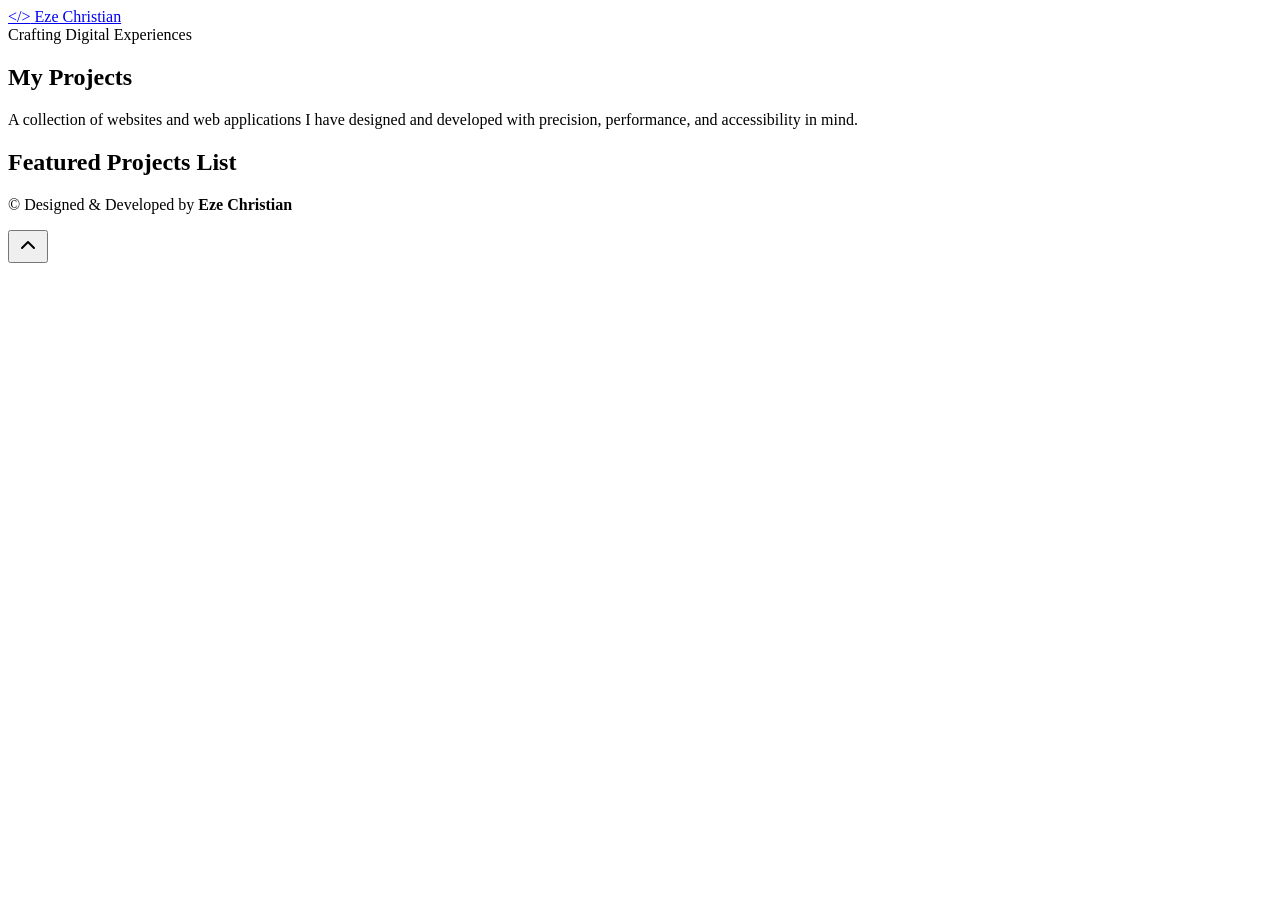
==== portfolio/index.html @ 4264b22c "Create portfolio/index.html" ====
<!DOCTYPE html>
<html lang="en">
<head>
  <meta charset="UTF-8" />
  <meta name="viewport" content="width=device-width, initial-scale=1.0" />
  <meta name="description" content="Portfolio of Eze Christian - Senior Frontend Software Engineer specializing in high-performance web applications, UI/UX, and accessibility." />
  <title>Eze Christian | Senior Frontend Engineer</title>
  <link rel="stylesheet" href="portfolio/style.css" />
</head>
<body>
  <div id="preloader" class="preloader" aria-hidden="true">
    <div class="spinner"></div>
  </div>

  <div class="cursor-glow" id="cursorGlow" aria-hidden="true"></div>

  <div class="bg-gradient-orb orb-1" aria-hidden="true"></div>
  <div class="bg-gradient-orb orb-2" aria-hidden="true"></div>
  <div class="bg-grid-overlay" aria-hidden="true"></div>

  <header class="site-header">
    <a href="#" class="brand-logo" aria-label="Eze Christian Home">
      <span class="logo-accent">&lt;/&gt;</span> Eze Christian
    </a>
  </header>

  <main id="main-content">
    <section class="hero-section" aria-labelledby="hero-title">
      <div class="container hero-container">
        <span class="hero-badge">Crafting Digital Experiences</span>
        <h1 id="hero-title" class="hero-title">My Projects</h1>
        <p class="hero-description">
          A collection of websites and web applications I have designed and developed with precision, performance, and accessibility in mind.
        </p>
      </div>
    </section>

    <section class="projects-section" id="projects" aria-labelledby="projects-title">
      <div class="container">
        <h2 id="projects-title" class="sr-only">Featured Projects List</h2>
        <div class="projects-grid" id="projectsGrid">
          </div>
      </div>
    </section>
  </main>

  <footer class="site-footer">
    <div class="container footer-container">
      <p>&copy; <span id="currentYear"></span> Designed & Developed by <strong>Eze Christian</strong></p>
    </div>
  </footer>

  <button id="backToTop" class="back-to-top" aria-label="Back to top" type="button">
    <svg xmlns="http://www.w3.org/2000/svg" width="24" height="24" viewBox="0 0 24 24" fill="none" stroke="currentColor" stroke-width="2" stroke-linecap="round" stroke-linejoin="round" aria-hidden="true">
      <polyline points="18 15 12 9 6 15"></polyline>
    </svg>
  </button>

  <script src="portfolio/script.js"></script>
</body>
</html>
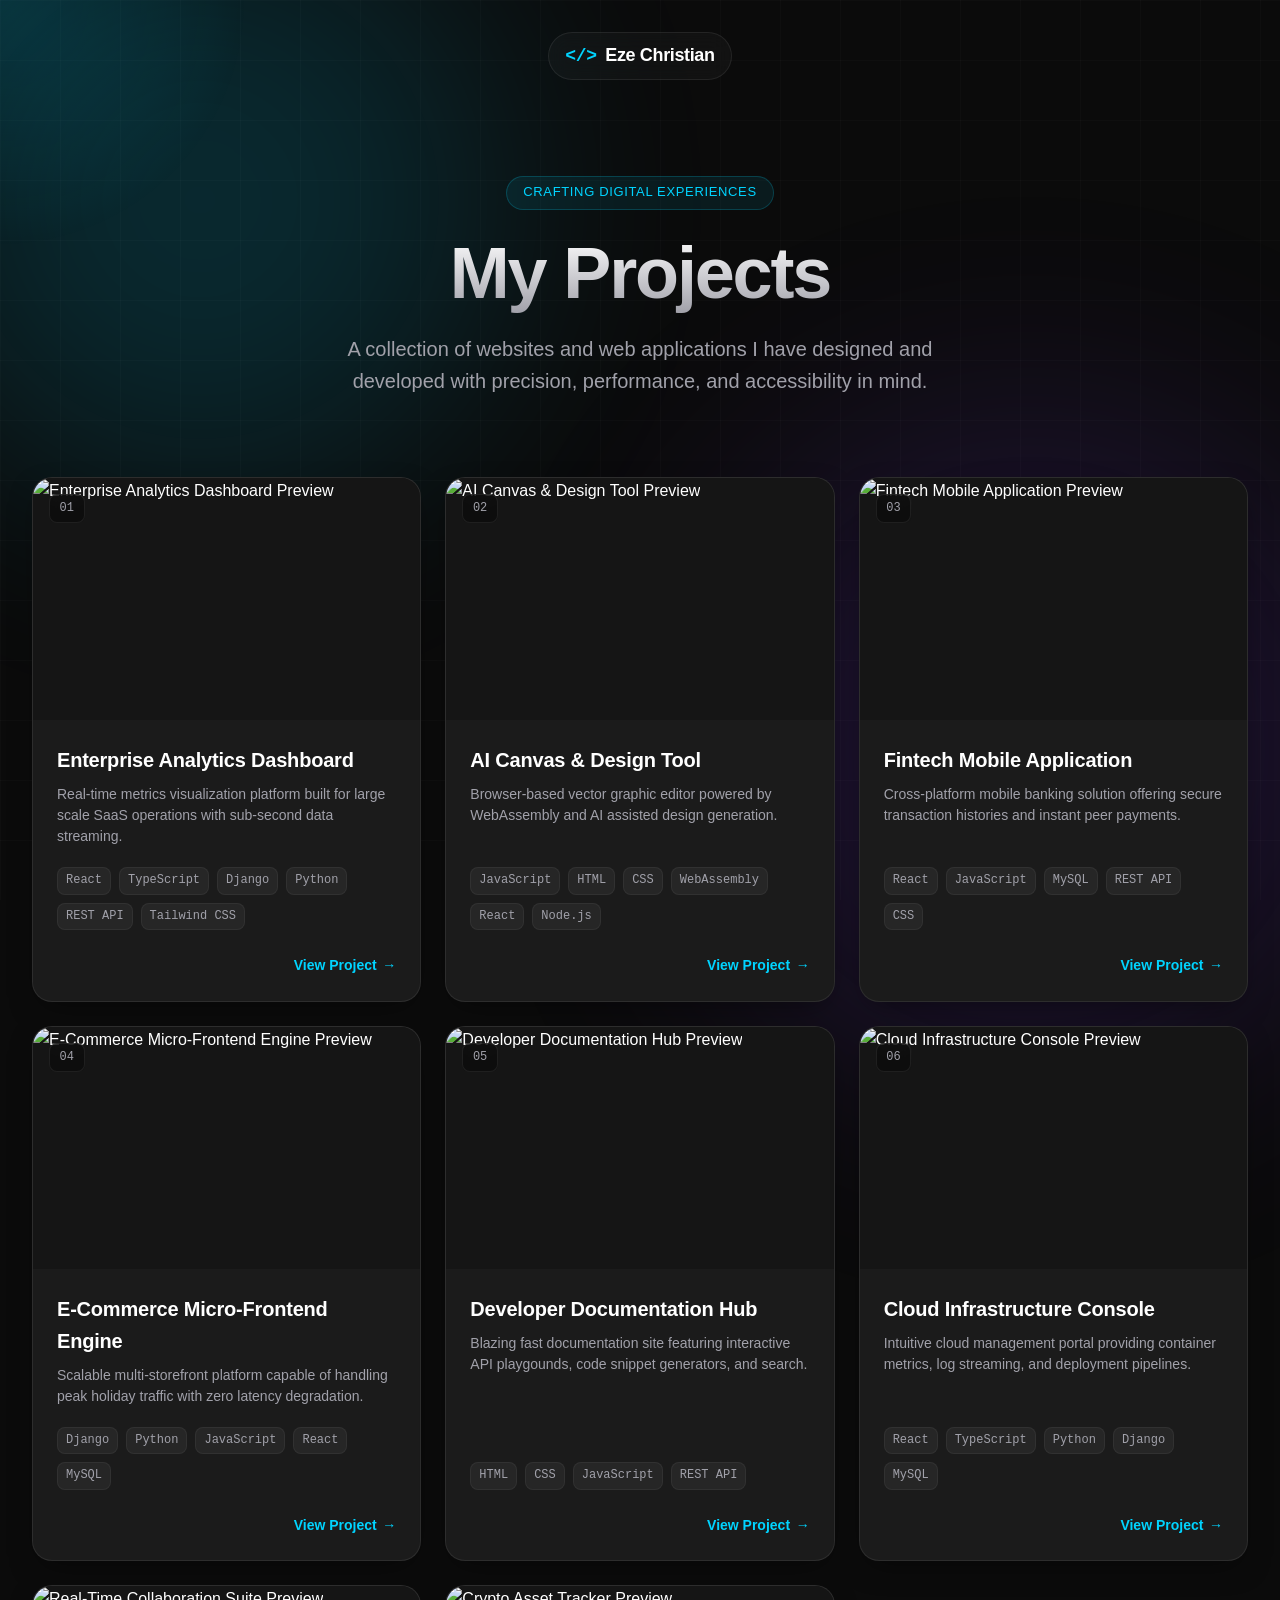
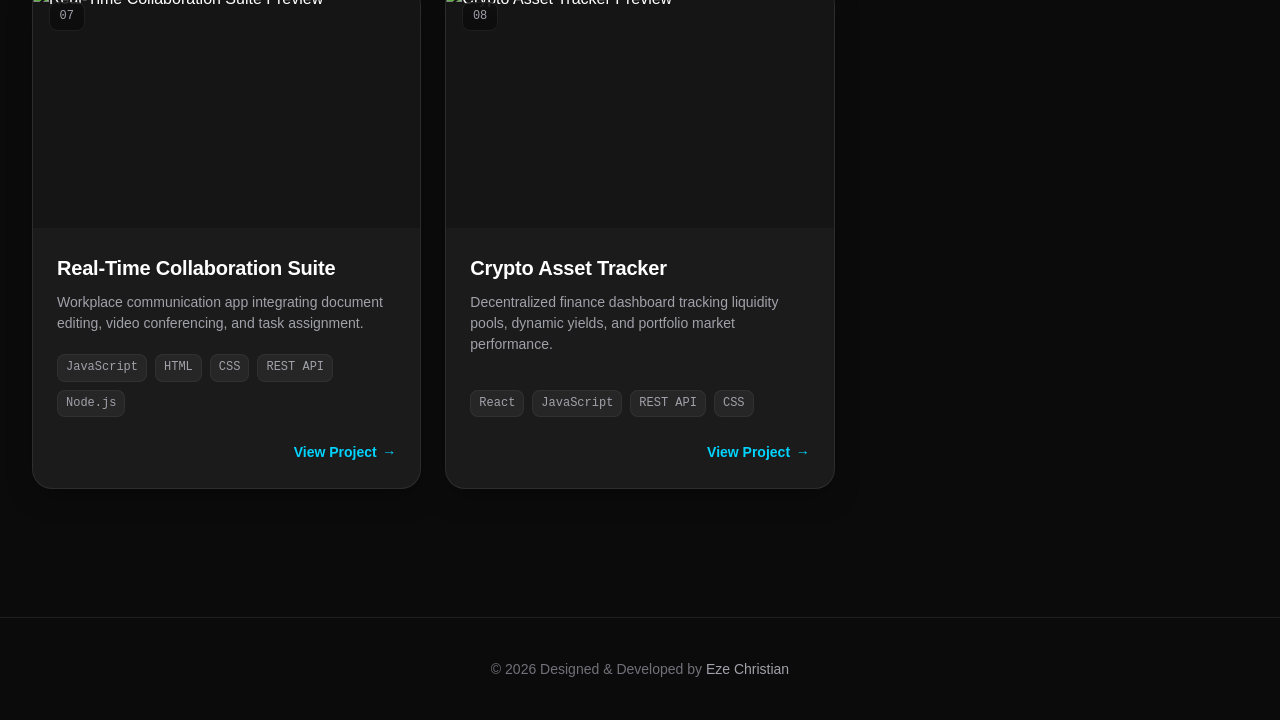
==== commit 5d95afb8: "Update index.html" ====
--- a/portfolio/index.html
+++ b/portfolio/index.html
@@ -5,7 +5,7 @@
   <meta name="viewport" content="width=device-width, initial-scale=1.0" />
   <meta name="description" content="Portfolio of Eze Christian - Senior Frontend Software Engineer specializing in high-performance web applications, UI/UX, and accessibility." />
   <title>Eze Christian | Senior Frontend Engineer</title>
-  <link rel="stylesheet" href="portfolio/style.css" />
+  <link rel="stylesheet" href="style.css" />
 </head>
 <body>
   <div id="preloader" class="preloader" aria-hidden="true">
@@ -56,6 +56,6 @@
     </svg>
   </button>
 
-  <script src="portfolio/script.js"></script>
+  <script src="script.js"></script>
 </body>
 </html>
--- a/portfolio/style.css
+++ b/portfolio/style.css
@@ -0,0 +1,536 @@
+/* ==========================================================================
+   1. DESIGN SYSTEM & VARIABLES
+   ========================================================================== */
+:root {
+  --bg-primary: #0b0b0b;
+  --bg-secondary: #151515;
+  --bg-card: #1b1b1b;
+  --bg-card-hover: #222222;
+  
+  --accent-primary: #00d4ff;
+  --accent-secondary: #7c3aed;
+  --accent-glow: rgba(0, 212, 255, 0.25);
+  
+  --text-primary: #ffffff;
+  --text-secondary: #a1a1aa;
+  --text-muted: #71717a;
+  
+  --border-color: rgba(255, 255, 255, 0.08);
+  --border-hover: rgba(0, 212, 255, 0.4);
+  
+  --font-sans: -apple-system, BlinkMacSystemFont, "SF Pro Display", "Segoe UI", Roboto, Helvetica, Arial, sans-serif;
+  --font-mono: "SFMono-Regular", Consolas, "Liberation Mono", Menlo, Courier, monospace;
+  
+  --radius-sm: 8px;
+  --radius-md: 12px;
+  --radius-lg: 20px;
+  --radius-full: 9999px;
+  
+  --shadow-card: 0 10px 30px -10px rgba(0, 0, 0, 0.5);
+  --shadow-hover: 0 20px 40px -15px rgba(0, 212, 255, 0.15);
+  
+  --transition-fast: 0.2s cubic-bezier(0.16, 1, 0.3, 1);
+  --transition-smooth: 0.4s cubic-bezier(0.16, 1, 0.3, 1);
+}
+
+/* ==========================================================================
+   2. RESET & BASE STYLES
+   ========================================================================== */
+*, *::before, *::after {
+  box-sizing: border-box;
+  margin: 0;
+  padding: 0;
+}
+
+html {
+  scroll-behavior: smooth;
+  background-color: var(--bg-primary);
+  color: var(--text-primary);
+  font-family: var(--font-sans);
+  line-height: 1.6;
+  -webkit-font-smoothing: antialiased;
+  -moz-osx-font-smoothing: grayscale;
+}
+
+body {
+  min-height: 100vh;
+  display: flex;
+  flex-direction: column;
+  position: relative;
+  overflow-x: hidden;
+}
+
+/* Accessible Screen Reader Only Class */
+.sr-only {
+  position: absolute;
+  width: 1px;
+  height: 1px;
+  padding: 0;
+  margin: -1px;
+  overflow: hidden;
+  clip: rect(0, 0, 0, 0);
+  white-space: nowrap;
+  border: 0;
+}
+
+/* Focus Styles */
+:focus-visible {
+  outline: 2px solid var(--accent-primary);
+  outline-offset: 4px;
+}
+
+/* Container */
+.container {
+  width: 100%;
+  max-width: 1440px;
+  margin: 0 auto;
+  padding: 0 2rem;
+}
+
+/* ==========================================================================
+   3. PRELOADER & BACKGROUND EFFECTS
+   ========================================================================== */
+.preloader {
+  position: fixed;
+  inset: 0;
+  background-color: var(--bg-primary);
+  z-index: 9999;
+  display: flex;
+  align-items: center;
+  justify-content: center;
+  transition: opacity 0.5s ease, visibility 0.5s ease;
+}
+
+.preloader.hidden {
+  opacity: 0;
+  visibility: hidden;
+}
+
+.spinner {
+  width: 48px;
+  height: 48px;
+  border: 3px solid rgba(255, 255, 255, 0.1);
+  border-radius: 50%;
+  border-top-color: var(--accent-primary);
+  animation: spin 0.8s linear infinite;
+}
+
+@keyframes spin {
+  to { transform: rotate(360deg); }
+}
+
+/* Cursor Glow */
+.cursor-glow {
+  position: fixed;
+  width: 500px;
+  height: 500px;
+  background: radial-gradient(circle, var(--accent-glow) 0%, rgba(0, 0, 0, 0) 70%);
+  border-radius: 50%;
+  pointer-events: none;
+  transform: translate(-50%, -50%);
+  z-index: 1;
+  opacity: 0.6;
+  transition: opacity 0.3s ease;
+}
+
+/* Animated Ambient Orbs */
+.bg-gradient-orb {
+  position: fixed;
+  border-radius: 50%;
+  filter: blur(120px);
+  pointer-events: none;
+  z-index: 0;
+  opacity: 0.15;
+  animation: floatOrb 20s ease-in-out infinite alternate;
+}
+
+.orb-1 {
+  width: 600px;
+  height: 600px;
+  top: -100px;
+  left: -100px;
+  background: var(--accent-primary);
+}
+
+.orb-2 {
+  width: 700px;
+  height: 700px;
+  bottom: -200px;
+  right: -100px;
+  background: var(--accent-secondary);
+  animation-delay: -10s;
+}
+
+@keyframes floatOrb {
+  0% { transform: translate(0, 0) scale(1); }
+  100% { transform: translate(80px, 60px) scale(1.1); }
+}
+
+.bg-grid-overlay {
+  position: fixed;
+  inset: 0;
+  background-image: linear-gradient(to right, rgba(255, 255, 255, 0.02) 1px, transparent 1px),
+                    linear-gradient(to bottom, rgba(255, 255, 255, 0.02) 1px, transparent 1px);
+  background-size: 60px 60px;
+  pointer-events: none;
+  z-index: 0;
+}
+
+/* ==========================================================================
+   4. NAVIGATION HEADER
+   ========================================================================== */
+.site-header {
+  position: relative;
+  z-index: 10;
+  padding: 2rem 0;
+  display: flex;
+  justify-content: center;
+}
+
+.brand-logo {
+  color: var(--text-primary);
+  text-decoration: none;
+  font-weight: 700;
+  font-size: 1.125rem;
+  letter-spacing: -0.02em;
+  padding: 0.5rem 1rem;
+  background: rgba(255, 255, 255, 0.03);
+  border: 1px solid var(--border-color);
+  border-radius: var(--radius-full);
+  backdrop-filter: blur(10px);
+  transition: border-color var(--transition-fast);
+}
+
+.brand-logo:hover {
+  border-color: var(--border-hover);
+}
+
+.logo-accent {
+  color: var(--accent-primary);
+  font-family: var(--font-mono);
+  margin-right: 0.25rem;
+}
+
+/* ==========================================================================
+   5. HERO SECTION
+   ========================================================================== */
+.hero-section {
+  position: relative;
+  z-index: 10;
+  padding: 4rem 0 5rem 0;
+  text-align: center;
+}
+
+.hero-container {
+  display: flex;
+  flex-direction: column;
+  align-items: center;
+}
+
+.hero-badge {
+  display: inline-block;
+  padding: 0.35rem 1rem;
+  font-size: 0.8125rem;
+  font-weight: 500;
+  color: var(--accent-primary);
+  background: rgba(0, 212, 255, 0.08);
+  border: 1px solid rgba(0, 212, 255, 0.2);
+  border-radius: var(--radius-full);
+  margin-bottom: 1.5rem;
+  text-transform: uppercase;
+  letter-spacing: 0.05em;
+}
+
+.hero-title {
+  font-size: clamp(2.5rem, 6vw, 4.5rem);
+  font-weight: 800;
+  letter-spacing: -0.03em;
+  line-height: 1.1;
+  margin-bottom: 1.25rem;
+  background: linear-gradient(180deg, #ffffff 0%, var(--text-secondary) 100%);
+  -webkit-background-clip: text;
+  -webkit-text-fill-color: transparent;
+}
+
+.hero-description {
+  font-size: clamp(1rem, 2vw, 1.25rem);
+  color: var(--text-secondary);
+  max-width: 600px;
+  font-weight: 400;
+}
+
+/* ==========================================================================
+   6. PROJECTS GRID & CARDS
+   ========================================================================== */
+.projects-section {
+  position: relative;
+  z-index: 10;
+  padding-bottom: 8rem;
+  flex: 1;
+}
+
+.projects-grid {
+  display: grid;
+  grid-template-columns: repeat(4, 1fr);
+  gap: 1.5rem;
+}
+
+/* Project Card Structural Styling */
+.project-card {
+  position: relative;
+  background-color: var(--bg-card);
+  border: 1px solid var(--border-color);
+  border-radius: var(--radius-lg);
+  overflow: hidden;
+  display: flex;
+  flex-direction: column;
+  height: 100%;
+  text-decoration: none;
+  color: inherit;
+  box-shadow: var(--shadow-card);
+  transition: transform var(--transition-smooth), 
+              border-color var(--transition-smooth), 
+              box-shadow var(--transition-smooth),
+              background-color var(--transition-smooth);
+  
+  /* Scroll Animation Defaults */
+  opacity: 0;
+  transform: translateY(30px);
+}
+
+.project-card.is-visible {
+  opacity: 1;
+  transform: translateY(0);
+}
+
+.project-card:hover,
+.project-card:focus-within {
+  transform: translateY(-8px);
+  border-color: var(--border-hover);
+  box-shadow: var(--shadow-hover);
+  background-color: var(--bg-card-hover);
+}
+
+/* Number Tag */
+.card-number {
+  position: absolute;
+  top: 1rem;
+  left: 1rem;
+  z-index: 2;
+  background: rgba(11, 11, 11, 0.75);
+  backdrop-filter: blur(8px);
+  border: 1px solid var(--border-color);
+  color: var(--text-secondary);
+  font-family: var(--font-mono);
+  font-size: 0.75rem;
+  padding: 0.25rem 0.6rem;
+  border-radius: var(--radius-sm);
+}
+
+/* Image Container */
+.card-image-wrapper {
+  position: relative;
+  width: 100%;
+  aspect-ratio: 16 / 10;
+  overflow: hidden;
+  background-color: var(--bg-secondary);
+}
+
+.card-image {
+  width: 100%;
+  height: 100%;
+  object-fit: cover;
+  transition: transform 0.6s cubic-bezier(0.16, 1, 0.3, 1);
+}
+
+.project-card:hover .card-image {
+  transform: scale(1.06);
+}
+
+/* Card Content */
+.card-content {
+  padding: 1.5rem;
+  display: flex;
+  flex-direction: column;
+  flex: 1;
+}
+
+.card-title {
+  font-size: 1.25rem;
+  font-weight: 700;
+  color: var(--text-primary);
+  margin-bottom: 0.5rem;
+  letter-spacing: -0.01em;
+}
+
+.card-description {
+  font-size: 0.875rem;
+  color: var(--text-secondary);
+  line-height: 1.5;
+  margin-bottom: 1.25rem;
+  flex: 1;
+}
+
+/* Tech Badges */
+.card-tech-stack {
+  display: flex;
+  flex-wrap: wrap;
+  gap: 0.5rem;
+  margin-bottom: 1.5rem;
+}
+
+.tech-badge {
+  font-size: 0.75rem;
+  font-family: var(--font-mono);
+  color: var(--text-secondary);
+  background-color: rgba(255, 255, 255, 0.05);
+  border: 1px solid rgba(255, 255, 255, 0.05);
+  padding: 0.2rem 0.5rem;
+  border-radius: var(--radius-sm);
+}
+
+/* Card Footer Link Button */
+.card-action {
+  display: flex;
+  align-items: center;
+  justify-content: flex-end;
+  margin-top: auto;
+}
+
+.card-button {
+  display: inline-flex;
+  align-items: center;
+  gap: 0.35rem;
+  font-size: 0.875rem;
+  font-weight: 600;
+  color: var(--accent-primary);
+  transition: transform var(--transition-fast), color var(--transition-fast);
+}
+
+.card-button .arrow {
+  transition: transform var(--transition-fast);
+}
+
+.project-card:hover .card-button .arrow {
+  transform: translateX(4px);
+}
+
+/* Dynamic Ripple Element */
+.ripple {
+  position: absolute;
+  border-radius: 50%;
+  background: rgba(255, 255, 255, 0.2);
+  transform: scale(0);
+  animation: rippleAnimation 0.6s linear;
+  pointer-events: none;
+}
+
+@keyframes rippleAnimation {
+  to {
+    transform: scale(4);
+    opacity: 0;
+  }
+}
+
+/* ==========================================================================
+   7. FOOTER & BACK TO TOP
+   ========================================================================== */
+.site-footer {
+  position: relative;
+  z-index: 10;
+  border-top: 1px solid var(--border-color);
+  padding: 2.5rem 0;
+  text-align: center;
+  font-size: 0.875rem;
+  color: var(--text-muted);
+}
+
+.site-footer strong {
+  color: var(--text-secondary);
+  font-weight: 500;
+}
+
+.back-to-top {
+  position: fixed;
+  bottom: 2rem;
+  right: 2rem;
+  z-index: 50;
+  width: 48px;
+  height: 48px;
+  border-radius: 50%;
+  background: rgba(27, 27, 27, 0.8);
+  border: 1px solid var(--border-color);
+  color: var(--text-primary);
+  display: flex;
+  align-items: center;
+  justify-content: center;
+  cursor: pointer;
+  backdrop-filter: blur(10px);
+  opacity: 0;
+  visibility: hidden;
+  transform: translateY(10px);
+  transition: all var(--transition-smooth);
+}
+
+.back-to-top.visible {
+  opacity: 1;
+  visibility: visible;
+  transform: translateY(0);
+}
+
+.back-to-top:hover {
+  background: var(--bg-card-hover);
+  border-color: var(--border-hover);
+  color: var(--accent-primary);
+}
+
+/* ==========================================================================
+   8. RESPONSIVE BREAKPOINTS & ACCESSIBILITY
+   ========================================================================== */
+/* Desktop (4 Columns Default) */
+@media (max-width: 1280px) {
+  .projects-grid {
+    grid-template-columns: repeat(3, 1fr);
+  }
+}
+
+/* Tablet (2 Columns) */
+@media (max-width: 1024px) {
+  .projects-grid {
+    grid-template-columns: repeat(2, 1fr);
+  }
+}
+
+/* Mobile (1 Column) */
+@media (max-width: 640px) {
+  .container {
+    padding: 0 1.25rem;
+  }
+  .projects-grid {
+    grid-template-columns: 1fr;
+    gap: 1.25rem;
+  }
+  .hero-section {
+    padding: 3rem 0;
+  }
+  .cursor-glow {
+    display: none; /* Hide glow on touch devices */
+  }
+}
+
+/* Accessibility: Respect Reduced Motion Preferences */
+@media (prefers-reduced-motion: reduce) {
+  html {
+    scroll-behavior: auto;
+  }
+  .bg-gradient-orb, .spinner {
+    animation: none;
+  }
+  .project-card, .card-image, .card-button .arrow, .back-to-top {
+    transition: none !important;
+  }
+  .project-card {
+    opacity: 1 !important;
+    transform: none !important;
+  }
+}
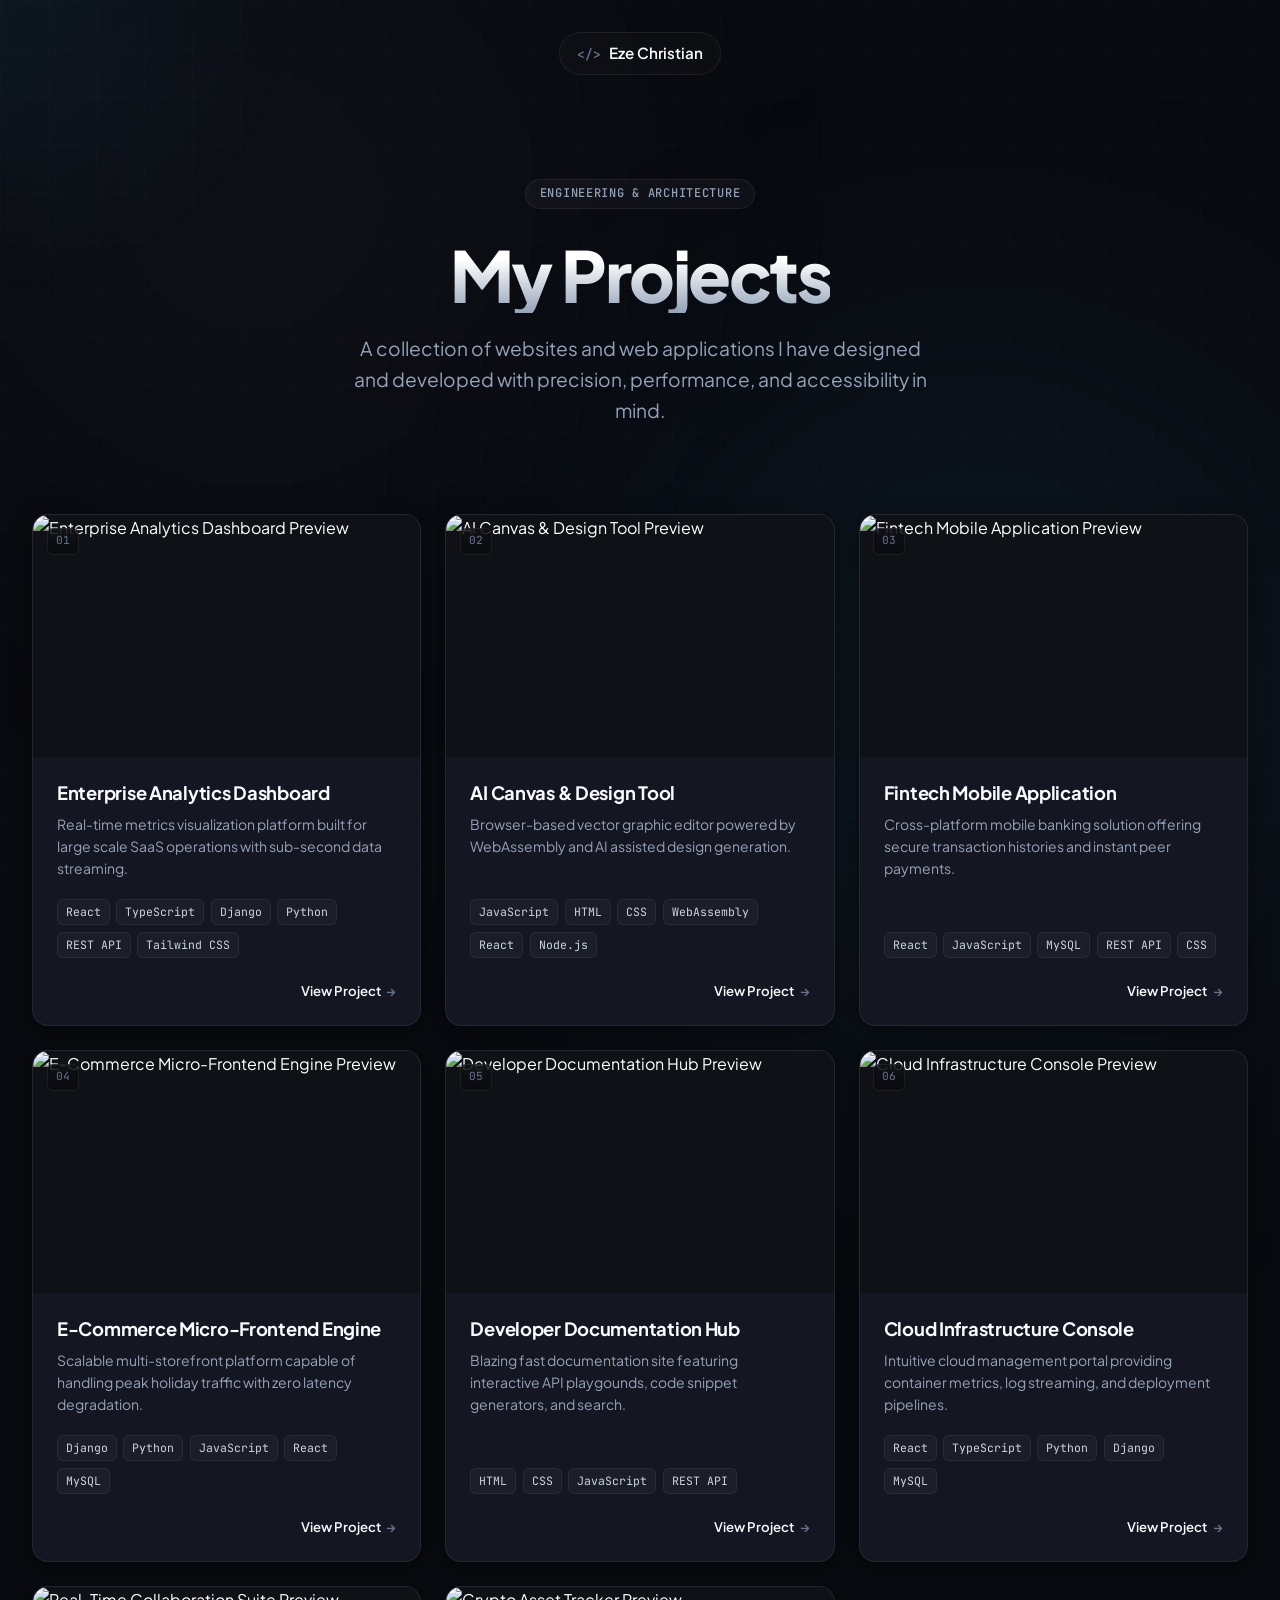
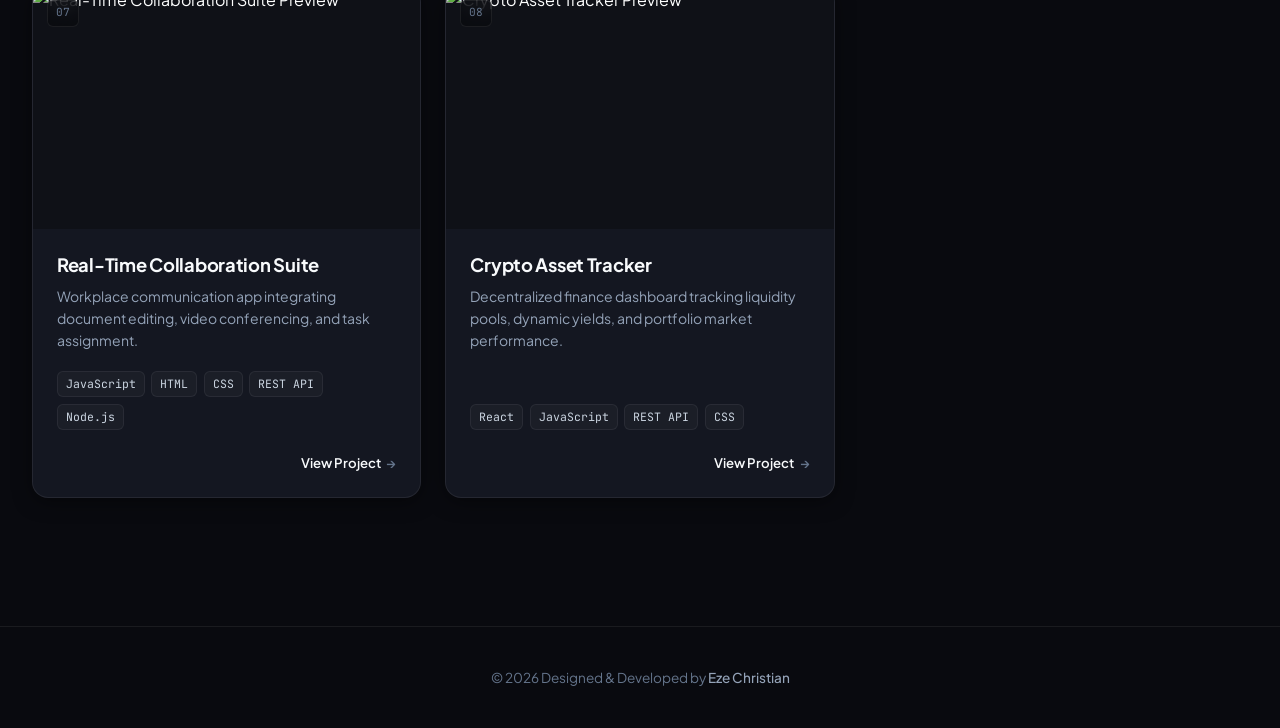
==== commit f2126bdc: "Update index.html" ====
--- a/portfolio/index.html
+++ b/portfolio/index.html
@@ -5,6 +5,11 @@
   <meta name="viewport" content="width=device-width, initial-scale=1.0" />
   <meta name="description" content="Portfolio of Eze Christian - Senior Frontend Software Engineer specializing in high-performance web applications, UI/UX, and accessibility." />
   <title>Eze Christian | Senior Frontend Engineer</title>
+  
+  <link rel="preconnect" href="https://fonts.googleapis.com">
+  <link rel="preconnect" href="https://fonts.gstatic.com" crossorigin>
+  <link href="https://fonts.googleapis.com/css2?family=JetBrains+Mono:ital,wght@0,400;0,500;1,400&family=Plus+Jakarta+Sans:wght@400;500;600;700;800&display=swap" rel="stylesheet">
+
   <link rel="stylesheet" href="style.css" />
 </head>
 <body>
@@ -27,7 +32,7 @@
   <main id="main-content">
     <section class="hero-section" aria-labelledby="hero-title">
       <div class="container hero-container">
-        <span class="hero-badge">Crafting Digital Experiences</span>
+        <span class="hero-badge">Engineering &amp; Architecture</span>
         <h1 id="hero-title" class="hero-title">My Projects</h1>
         <p class="hero-description">
           A collection of websites and web applications I have designed and developed with precision, performance, and accessibility in mind.
@@ -46,12 +51,12 @@
 
   <footer class="site-footer">
     <div class="container footer-container">
-      <p>&copy; <span id="currentYear"></span> Designed & Developed by <strong>Eze Christian</strong></p>
+      <p>&copy; <span id="currentYear"></span> Designed &amp; Developed by <strong>Eze Christian</strong></p>
     </div>
   </footer>
 
   <button id="backToTop" class="back-to-top" aria-label="Back to top" type="button">
-    <svg xmlns="http://www.w3.org/2000/svg" width="24" height="24" viewBox="0 0 24 24" fill="none" stroke="currentColor" stroke-width="2" stroke-linecap="round" stroke-linejoin="round" aria-hidden="true">
+    <svg xmlns="http://www.w3.org/2000/svg" width="20" height="20" viewBox="0 0 24 24" fill="none" stroke="currentColor" stroke-width="2" stroke-linecap="round" stroke-linejoin="round" aria-hidden="true">
       <polyline points="18 15 12 9 6 15"></polyline>
     </svg>
   </button>
--- a/portfolio/style.css
+++ b/portfolio/style.css
@@ -1,36 +1,44 @@
 /* ==========================================================================
-   1. DESIGN SYSTEM & VARIABLES
+   1. DESIGN SYSTEM & VARIABLES (OBSIDIAN & PLATINUM MONOCHROME)
    ========================================================================== */
 :root {
-  --bg-primary: #0b0b0b;
-  --bg-secondary: #151515;
-  --bg-card: #1b1b1b;
-  --bg-card-hover: #222222;
-  
-  --accent-primary: #00d4ff;
-  --accent-secondary: #7c3aed;
-  --accent-glow: rgba(0, 212, 255, 0.25);
-  
-  --text-primary: #ffffff;
-  --text-secondary: #a1a1aa;
-  --text-muted: #71717a;
-  
-  --border-color: rgba(255, 255, 255, 0.08);
-  --border-hover: rgba(0, 212, 255, 0.4);
-  
-  --font-sans: -apple-system, BlinkMacSystemFont, "SF Pro Display", "Segoe UI", Roboto, Helvetica, Arial, sans-serif;
-  --font-mono: "SFMono-Regular", Consolas, "Liberation Mono", Menlo, Courier, monospace;
-  
-  --radius-sm: 8px;
-  --radius-md: 12px;
-  --radius-lg: 20px;
+  /* Warm Slate Dark Background Palette */
+  --bg-primary: #090a0f;
+  --bg-secondary: #0f1117;
+  --bg-card: #141721;
+  --bg-card-hover: #1a1e2c;
+  
+  /* Refined Accents */
+  --accent-primary: #f8fafc;       /* Crisp white/platinum header tone */
+  --accent-secondary: #38bdf8;     /* Controlled subtle ice blue highlight */
+  --accent-glow: rgba(56, 189, 248, 0.08);
+  
+  /* Typography Colors */
+  --text-primary: #f8fafc;
+  --text-secondary: #94a3b8;
+  --text-muted: #64748b;
+  
+  /* Precision Borders & Glassmorphism */
+  --border-color: rgba(255, 255, 255, 0.07);
+  --border-hover: rgba(255, 255, 255, 0.2);
+  
+  /* Typography Imports */
+  --font-sans: 'Plus Jakarta Sans', -apple-system, BlinkMacSystemFont, "SF Pro Display", sans-serif;
+  --font-mono: 'JetBrains Mono', "SFMono-Regular", Consolas, monospace;
+  
+  /* Geometry */
+  --radius-sm: 6px;
+  --radius-md: 10px;
+  --radius-lg: 16px;
   --radius-full: 9999px;
   
-  --shadow-card: 0 10px 30px -10px rgba(0, 0, 0, 0.5);
-  --shadow-hover: 0 20px 40px -15px rgba(0, 212, 255, 0.15);
-  
+  /* Shadows */
+  --shadow-card: 0 4px 20px -2px rgba(0, 0, 0, 0.5);
+  --shadow-hover: 0 16px 36px -6px rgba(0, 0, 0, 0.7);
+  
+  /* Motion Parameters */
   --transition-fast: 0.2s cubic-bezier(0.16, 1, 0.3, 1);
-  --transition-smooth: 0.4s cubic-bezier(0.16, 1, 0.3, 1);
+  --transition-smooth: 0.35s cubic-bezier(0.16, 1, 0.3, 1);
 }
 
 /* ==========================================================================
@@ -73,9 +81,9 @@
   border: 0;
 }
 
-/* Focus Styles */
+/* Focus States */
 :focus-visible {
-  outline: 2px solid var(--accent-primary);
+  outline: 2px solid var(--accent-secondary);
   outline-offset: 4px;
 }
 
@@ -107,71 +115,71 @@
 }
 
 .spinner {
-  width: 48px;
-  height: 48px;
-  border: 3px solid rgba(255, 255, 255, 0.1);
+  width: 40px;
+  height: 40px;
+  border: 2px solid rgba(255, 255, 255, 0.08);
   border-radius: 50%;
-  border-top-color: var(--accent-primary);
-  animation: spin 0.8s linear infinite;
+  border-top-color: var(--accent-secondary);
+  animation: spin 0.8s cubic-bezier(0.6, 0.2, 0.4, 0.8) infinite;
 }
 
 @keyframes spin {
   to { transform: rotate(360deg); }
 }
 
-/* Cursor Glow */
+/* Custom Cursor Glow */
 .cursor-glow {
   position: fixed;
-  width: 500px;
-  height: 500px;
+  width: 600px;
+  height: 600px;
   background: radial-gradient(circle, var(--accent-glow) 0%, rgba(0, 0, 0, 0) 70%);
   border-radius: 50%;
   pointer-events: none;
   transform: translate(-50%, -50%);
   z-index: 1;
-  opacity: 0.6;
+  opacity: 0.8;
   transition: opacity 0.3s ease;
 }
 
-/* Animated Ambient Orbs */
+/* Desaturated Studio Background Orbs */
 .bg-gradient-orb {
   position: fixed;
   border-radius: 50%;
-  filter: blur(120px);
+  filter: blur(140px);
   pointer-events: none;
   z-index: 0;
-  opacity: 0.15;
-  animation: floatOrb 20s ease-in-out infinite alternate;
+  opacity: 0.06;
+  animation: floatOrb 25s ease-in-out infinite alternate;
 }
 
 .orb-1 {
-  width: 600px;
-  height: 600px;
-  top: -100px;
-  left: -100px;
-  background: var(--accent-primary);
-}
-
-.orb-2 {
   width: 700px;
   height: 700px;
+  top: -150px;
+  left: -100px;
+  background: #64748b;
+}
+
+.orb-2 {
+  width: 800px;
+  height: 800px;
   bottom: -200px;
   right: -100px;
-  background: var(--accent-secondary);
-  animation-delay: -10s;
+  background: #38bdf8;
+  animation-delay: -12s;
 }
 
 @keyframes floatOrb {
   0% { transform: translate(0, 0) scale(1); }
-  100% { transform: translate(80px, 60px) scale(1.1); }
+  100% { transform: translate(60px, 40px) scale(1.05); }
 }
 
 .bg-grid-overlay {
   position: fixed;
   inset: 0;
-  background-image: linear-gradient(to right, rgba(255, 255, 255, 0.02) 1px, transparent 1px),
-                    linear-gradient(to bottom, rgba(255, 255, 255, 0.02) 1px, transparent 1px);
-  background-size: 60px 60px;
+  background-image: linear-gradient(to right, rgba(255, 255, 255, 0.015) 1px, transparent 1px),
+                    linear-gradient(to bottom, rgba(255, 255, 255, 0.015) 1px, transparent 1px);
+  background-size: 48px 48px;
   pointer-events: none;
   z-index: 0;
 }
@@ -190,73 +198,77 @@
 .brand-logo {
   color: var(--text-primary);
   text-decoration: none;
-  font-weight: 700;
-  font-size: 1.125rem;
-  letter-spacing: -0.02em;
-  padding: 0.5rem 1rem;
+  font-weight: 600;
+  font-size: 0.95rem;
+  letter-spacing: -0.01em;
+  padding: 0.5rem 1.1rem;
+  background: rgba(255, 255, 255, 0.02);
+  border: 1px solid var(--border-color);
+  border-radius: var(--radius-full);
+  backdrop-filter: blur(12px);
+  transition: border-color var(--transition-fast), background var(--transition-fast);
+}
+
+.brand-logo:hover {
+  border-color: var(--border-hover);
+  background: rgba(255, 255, 255, 0.04);
+}
+
+.logo-accent {
+  color: var(--text-muted);
+  font-family: var(--font-mono);
+  margin-right: 0.35rem;
+  font-size: 0.85em;
+}
+
+/* ==========================================================================
+   5. HERO SECTION
+   ========================================================================== */
+.hero-section {
+  position: relative;
+  z-index: 10;
+  padding: 4.5rem 0 5.5rem 0;
+  text-align: center;
+}
+
+.hero-container {
+  display: flex;
+  flex-direction: column;
+  align-items: center;
+}
+
+.hero-badge {
+  display: inline-block;
+  padding: 0.3rem 0.85rem;
+  font-size: 0.75rem;
+  font-family: var(--font-mono);
+  font-weight: 500;
+  color: var(--text-secondary);
   background: rgba(255, 255, 255, 0.03);
   border: 1px solid var(--border-color);
   border-radius: var(--radius-full);
-  backdrop-filter: blur(10px);
-  transition: border-color var(--transition-fast);
-}
-
-.brand-logo:hover {
-  border-color: var(--border-hover);
-}
-
-.logo-accent {
-  color: var(--accent-primary);
-  font-family: var(--font-mono);
-  margin-right: 0.25rem;
-}
-
-/* ==========================================================================
-   5. HERO SECTION
-   ========================================================================== */
-.hero-section {
-  position: relative;
-  z-index: 10;
-  padding: 4rem 0 5rem 0;
-  text-align: center;
-}
-
-.hero-container {
-  display: flex;
-  flex-direction: column;
-  align-items: center;
-}
-
-.hero-badge {
-  display: inline-block;
-  padding: 0.35rem 1rem;
-  font-size: 0.8125rem;
-  font-weight: 500;
-  color: var(--accent-primary);
-  background: rgba(0, 212, 255, 0.08);
-  border: 1px solid rgba(0, 212, 255, 0.2);
-  border-radius: var(--radius-full);
-  margin-bottom: 1.5rem;
+  margin-bottom: 1.75rem;
+  letter-spacing: 0.06em;
   text-transform: uppercase;
-  letter-spacing: 0.05em;
 }
 
 .hero-title {
-  font-size: clamp(2.5rem, 6vw, 4.5rem);
+  font-size: clamp(2.75rem, 5.5vw, 4.75rem);
   font-weight: 800;
-  letter-spacing: -0.03em;
-  line-height: 1.1;
+  letter-spacing: -0.035em;
+  line-height: 1.08;
   margin-bottom: 1.25rem;
-  background: linear-gradient(180deg, #ffffff 0%, var(--text-secondary) 100%);
+  background: linear-gradient(180deg, #ffffff 30%, #94a3b8 100%);
   -webkit-background-clip: text;
   -webkit-text-fill-color: transparent;
 }
 
 .hero-description {
-  font-size: clamp(1rem, 2vw, 1.25rem);
+  font-size: clamp(1rem, 1.8vw, 1.2rem);
   color: var(--text-secondary);
-  max-width: 600px;
+  max-width: 580px;
   font-weight: 400;
+  line-height: 1.6;
 }
 
 /* ==========================================================================
@@ -292,10 +304,10 @@
               border-color var(--transition-smooth), 
               box-shadow var(--transition-smooth),
               background-color var(--transition-smooth);
-  
+
   /* Scroll Animation Defaults */
   opacity: 0;
-  transform: translateY(30px);
+  transform: translateY(24px);
 }
 
 .project-card.is-visible {
@@ -305,7 +317,7 @@
 
 .project-card:hover,
 .project-card:focus-within {
-  transform: translateY(-8px);
+  transform: translateY(-6px);
   border-color: var(--border-hover);
   box-shadow: var(--shadow-hover);
   background-color: var(--bg-card-hover);
@@ -314,16 +326,16 @@
 /* Number Tag */
 .card-number {
   position: absolute;
-  top: 1rem;
-  left: 1rem;
+  top: 0.85rem;
+  left: 0.85rem;
   z-index: 2;
-  background: rgba(11, 11, 11, 0.75);
+  background: rgba(9, 10, 15, 0.7);
   backdrop-filter: blur(8px);
   border: 1px solid var(--border-color);
-  color: var(--text-secondary);
+  color: var(--text-muted);
   font-family: var(--font-mono);
-  font-size: 0.75rem;
-  padding: 0.25rem 0.6rem;
+  font-size: 0.7rem;
+  padding: 0.2rem 0.5rem;
   border-radius: var(--radius-sm);
 }
 
@@ -341,51 +353,54 @@
   height: 100%;
   object-fit: cover;
   transition: transform 0.6s cubic-bezier(0.16, 1, 0.3, 1);
+  filter: grayscale(15%) contrast(105%);
 }
 
 .project-card:hover .card-image {
-  transform: scale(1.06);
+  transform: scale(1.04);
+  filter: grayscale(0%) contrast(100%);
 }
 
 /* Card Content */
 .card-content {
-  padding: 1.5rem;
+  padding: 1.35rem 1.5rem 1.5rem 1.5rem;
   display: flex;
   flex-direction: column;
   flex: 1;
 }
 
 .card-title {
-  font-size: 1.25rem;
+  font-size: 1.15rem;
   font-weight: 700;
   color: var(--text-primary);
-  margin-bottom: 0.5rem;
-  letter-spacing: -0.01em;
+  margin-bottom: 0.4rem;
+  letter-spacing: -0.015em;
 }
 
 .card-description {
   font-size: 0.875rem;
   color: var(--text-secondary);
-  line-height: 1.5;
+  line-height: 1.55;
   margin-bottom: 1.25rem;
   flex: 1;
+  font-weight: 400;
 }
 
 /* Tech Badges */
 .card-tech-stack {
   display: flex;
   flex-wrap: wrap;
-  gap: 0.5rem;
-  margin-bottom: 1.5rem;
+  gap: 0.4rem;
+  margin-bottom: 1.35rem;
 }
 
 .tech-badge {
-  font-size: 0.75rem;
+  font-size: 0.72rem;
   font-family: var(--font-mono);
-  color: var(--text-secondary);
-  background-color: rgba(255, 255, 255, 0.05);
-  border: 1px solid rgba(255, 255, 255, 0.05);
-  padding: 0.2rem 0.5rem;
+  color: #cbd5e1;
+  background-color: rgba(255, 255, 255, 0.03);
+  border: 1px solid rgba(255, 255, 255, 0.06);
+  padding: 0.18rem 0.5rem;
   border-radius: var(--radius-sm);
 }
 
@@ -401,25 +416,31 @@
   display: inline-flex;
   align-items: center;
   gap: 0.35rem;
-  font-size: 0.875rem;
+  font-size: 0.825rem;
   font-weight: 600;
-  color: var(--accent-primary);
-  transition: transform var(--transition-fast), color var(--transition-fast);
+  color: var(--text-primary);
+  transition: color var(--transition-fast);
 }
 
 .card-button .arrow {
   transition: transform var(--transition-fast);
+  color: var(--text-muted);
+}
+
+.project-card:hover .card-button {
+  color: var(--accent-secondary);
 }
 
 .project-card:hover .card-button .arrow {
-  transform: translateX(4px);
+  transform: translateX(3px);
+  color: var(--accent-secondary);
 }
 
 /* Dynamic Ripple Element */
 .ripple {
   position: absolute;
   border-radius: 50%;
-  background: rgba(255, 255, 255, 0.2);
+  background: rgba(255, 255, 255, 0.1);
   transform: scale(0);
   animation: rippleAnimation 0.6s linear;
   pointer-events: none;
@@ -441,7 +462,7 @@
   border-top: 1px solid var(--border-color);
   padding: 2.5rem 0;
   text-align: center;
-  font-size: 0.875rem;
+  font-size: 0.85rem;
   color: var(--text-muted);
 }
 
@@ -455,12 +476,12 @@
   bottom: 2rem;
   right: 2rem;
   z-index: 50;
-  width: 48px;
-  height: 48px;
+  width: 42px;
+  height: 42px;
   border-radius: 50%;
-  background: rgba(27, 27, 27, 0.8);
+  background: rgba(20, 23, 33, 0.8);
   border: 1px solid var(--border-color);
-  color: var(--text-primary);
+  color: var(--text-secondary);
   display: flex;
   align-items: center;
   justify-content: center;
@@ -468,7 +489,7 @@
   backdrop-filter: blur(10px);
   opacity: 0;
   visibility: hidden;
-  transform: translateY(10px);
+  transform: translateY(8px);
   transition: all var(--transition-smooth);
 }
 
@@ -481,13 +502,13 @@
 .back-to-top:hover {
   background: var(--bg-card-hover);
   border-color: var(--border-hover);
-  color: var(--accent-primary);
+  color: var(--text-primary);
 }
 
 /* ==========================================================================
    8. RESPONSIVE BREAKPOINTS & ACCESSIBILITY
    ========================================================================== */
-/* Desktop (4 Columns Default) */
+/* Desktop Layouts */
 @media (max-width: 1280px) {
   .projects-grid {
     grid-template-columns: repeat(3, 1fr);
@@ -511,10 +532,10 @@
     gap: 1.25rem;
   }
   .hero-section {
-    padding: 3rem 0;
+    padding: 3.5rem 0 4rem 0;
   }
   .cursor-glow {
-    display: none; /* Hide glow on touch devices */
+    display: none; /* Optimized off touch screens */
   }
 }
 
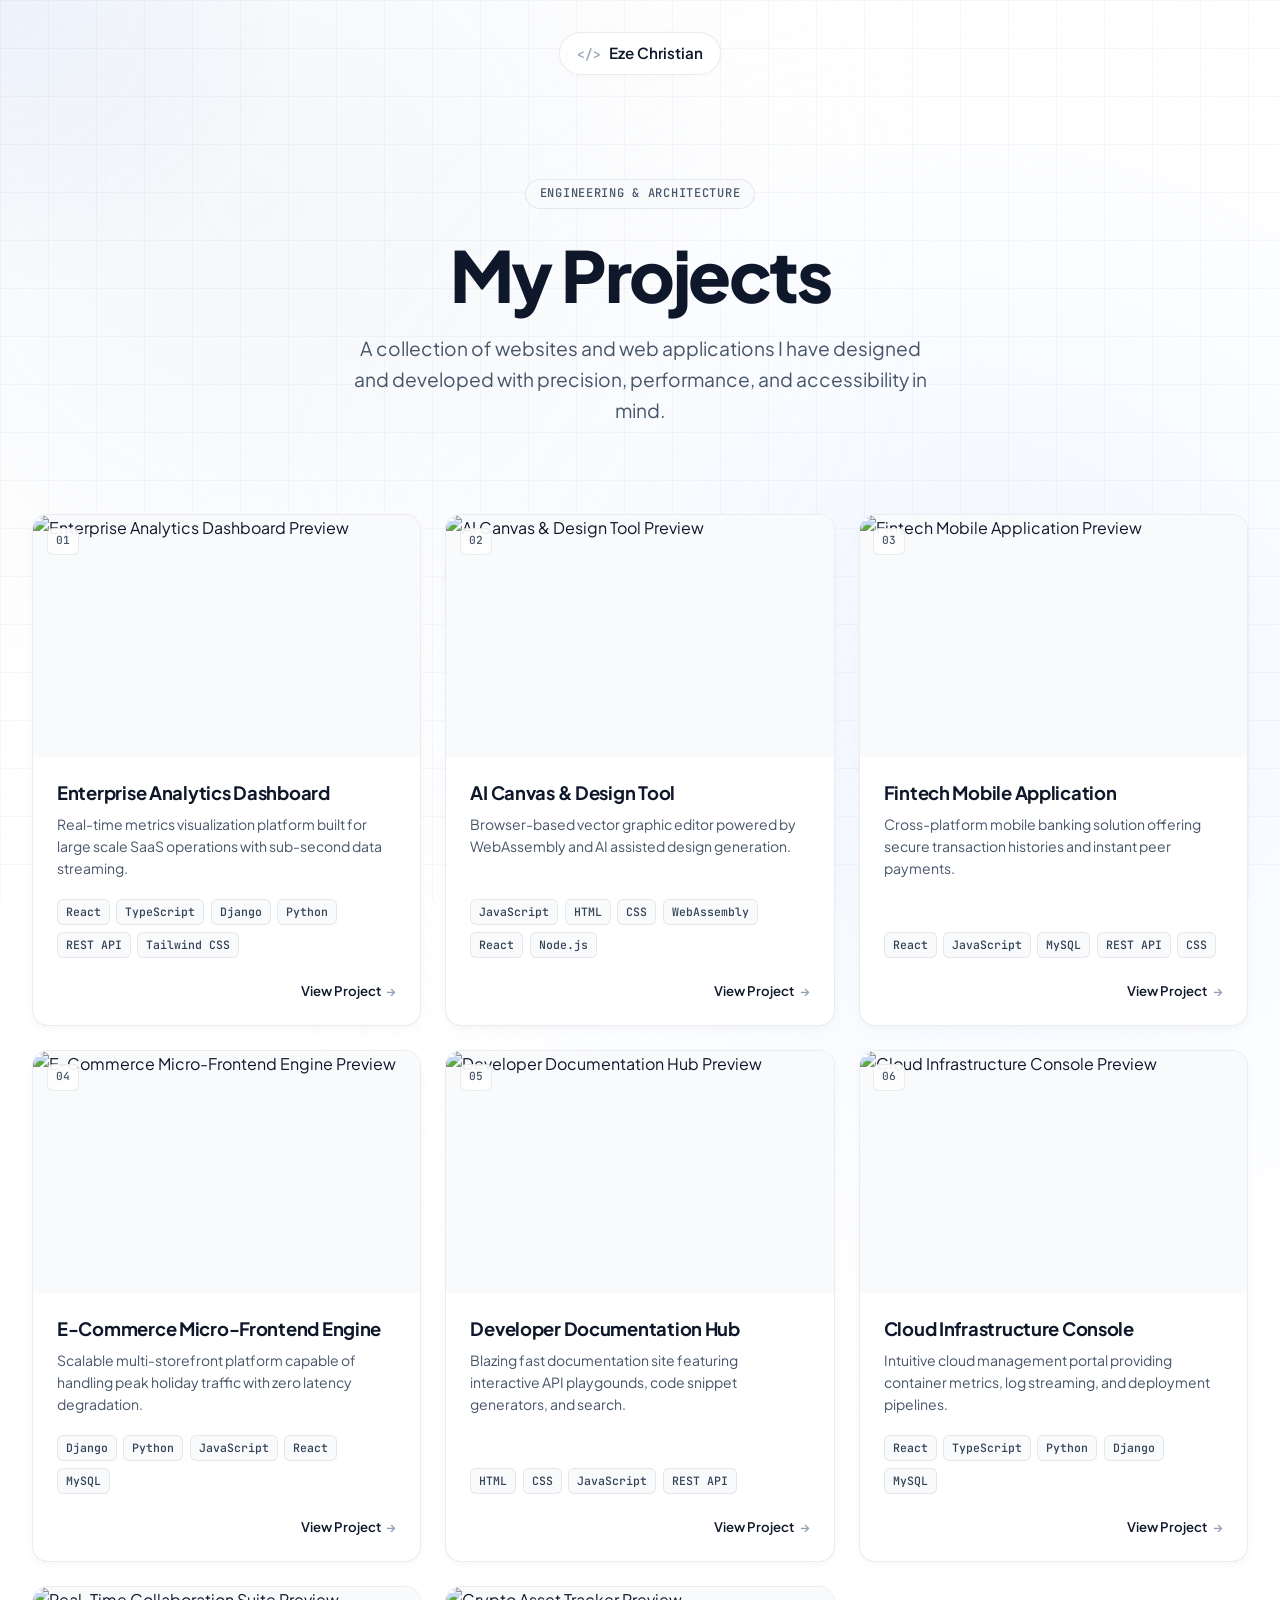
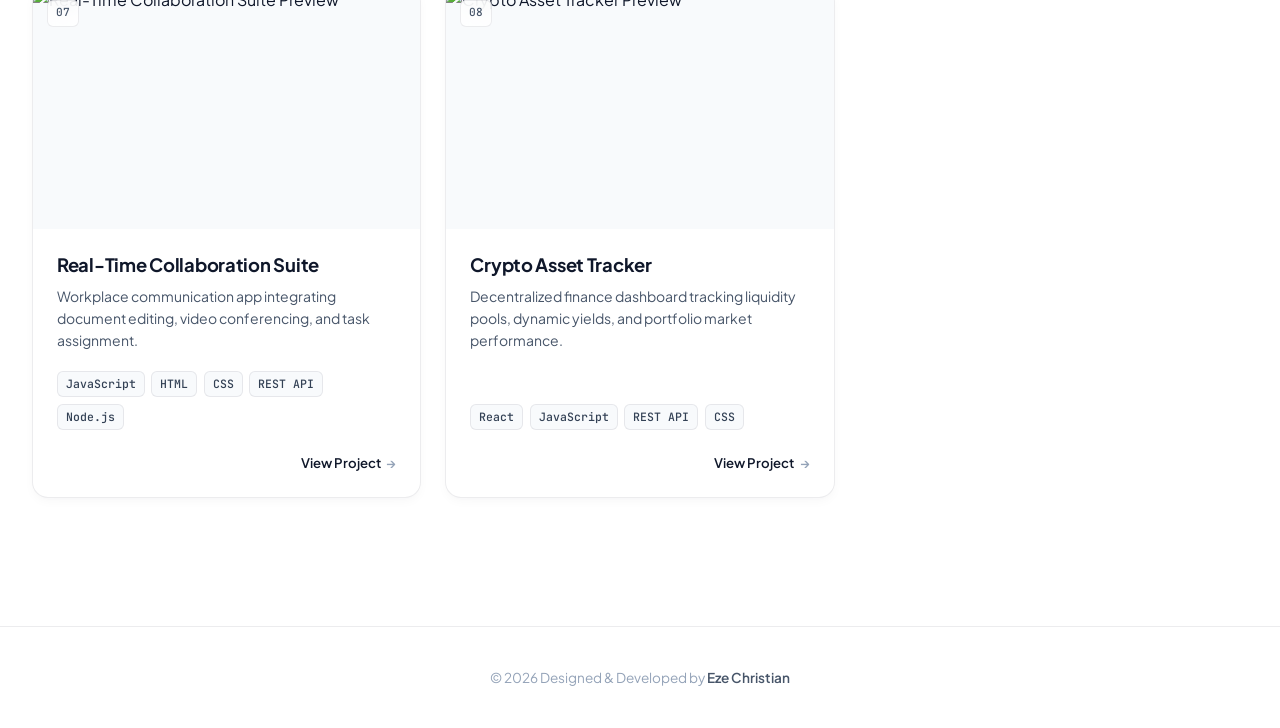
==== commit b8598651: "Update index.html" ====
--- a/portfolio/index.html
+++ b/portfolio/index.html
@@ -8,7 +8,7 @@
   
   <link rel="preconnect" href="https://fonts.googleapis.com">
   <link rel="preconnect" href="https://fonts.gstatic.com" crossorigin>
-  <link href="https://fonts.googleapis.com/css2?family=JetBrains+Mono:ital,wght@0,400;0,500;1,400&family=Plus+Jakarta+Sans:wght@400;500;600;700;800&display=swap" rel="stylesheet">
+  <link href="https://fonts.googleapis.com/css2?family=JetBrains+Mono:wght@400;500&family=Plus+Jakarta+Sans:wght@400;500;600;700;800&display=swap" rel="stylesheet">
 
   <link rel="stylesheet" href="style.css" />
 </head>
--- a/portfolio/style.css
+++ b/portfolio/style.css
@@ -1,30 +1,30 @@
 /* ==========================================================================
-   1. DESIGN SYSTEM & VARIABLES (OBSIDIAN & PLATINUM MONOCHROME)
+   1. DESIGN SYSTEM & VARIABLES (MODERN LIGHT THEME)
    ========================================================================== */
 :root {
-  /* Warm Slate Dark Background Palette */
-  --bg-primary: #090a0f;
-  --bg-secondary: #0f1117;
-  --bg-card: #141721;
-  --bg-card-hover: #1a1e2c;
+  /* Crisp Light Background Palette */
+  --bg-primary: #ffffff;
+  --bg-secondary: #f8fafc;
+  --bg-card: #ffffff;
+  --bg-card-hover: #ffffff;
   
   /* Refined Accents */
-  --accent-primary: #f8fafc;       /* Crisp white/platinum header tone */
-  --accent-secondary: #38bdf8;     /* Controlled subtle ice blue highlight */
-  --accent-glow: rgba(56, 189, 248, 0.08);
+  --accent-primary: #0f172a;       /* Deep slate primary text tone */
+  --accent-secondary: #2563eb;     /* Pure cobalt blue hover accent */
+  --accent-glow: rgba(37, 99, 235, 0.06);
   
   /* Typography Colors */
-  --text-primary: #f8fafc;
-  --text-secondary: #94a3b8;
-  --text-muted: #64748b;
-  
-  /* Precision Borders & Glassmorphism */
-  --border-color: rgba(255, 255, 255, 0.07);
-  --border-hover: rgba(255, 255, 255, 0.2);
+  --text-primary: #0f172a;
+  --text-secondary: #475569;
+  --text-muted: #94a3b8;
+  
+  /* Precision Borders & Shadows */
+  --border-color: rgba(15, 23, 42, 0.08);
+  --border-hover: rgba(37, 99, 235, 0.3);
   
   /* Typography Imports */
-  --font-sans: 'Plus Jakarta Sans', -apple-system, BlinkMacSystemFont, "SF Pro Display", sans-serif;
-  --font-mono: 'JetBrains Mono', "SFMono-Regular", Consolas, monospace;
+  --font-sans: 'Plus Jakarta Sans', -apple-system, BlinkMacSystemFont, "Segoe UI", Roboto, sans-serif;
+  --font-mono: 'JetBrains Mono', Consolas, monospace;
   
   /* Geometry */
   --radius-sm: 6px;
@@ -32,9 +32,9 @@
   --radius-lg: 16px;
   --radius-full: 9999px;
   
-  /* Shadows */
-  --shadow-card: 0 4px 20px -2px rgba(0, 0, 0, 0.5);
-  --shadow-hover: 0 16px 36px -6px rgba(0, 0, 0, 0.7);
+  /* Soft Light Shadows */
+  --shadow-card: 0 4px 12px -2px rgba(15, 23, 42, 0.04), 0 2px 6px -1px rgba(15, 23, 42, 0.02);
+  --shadow-hover: 0 20px 32px -8px rgba(15, 23, 42, 0.08), 0 8px 16px -4px rgba(15, 23, 42, 0.03);
   
   /* Motion Parameters */
   --transition-fast: 0.2s cubic-bezier(0.16, 1, 0.3, 1);
@@ -117,7 +117,7 @@
 .spinner {
   width: 40px;
   height: 40px;
-  border: 2px solid rgba(255, 255, 255, 0.08);
+  border: 2px solid rgba(15, 23, 42, 0.1);
   border-radius: 50%;
   border-top-color: var(--accent-secondary);
   animation: spin 0.8s cubic-bezier(0.6, 0.2, 0.4, 0.8) infinite;
@@ -132,23 +132,23 @@
   position: fixed;
   width: 600px;
   height: 600px;
-  background: radial-gradient(circle, var(--accent-glow) 0%, rgba(0, 0, 0, 0) 70%);
+  background: radial-gradient(circle, var(--accent-glow) 0%, rgba(255, 255, 255, 0) 70%);
   border-radius: 50%;
   pointer-events: none;
   transform: translate(-50%, -50%);
   z-index: 1;
-  opacity: 0.8;
+  opacity: 1;
   transition: opacity 0.3s ease;
 }
 
-/* Desaturated Studio Background Orbs */
+/* Light Ambient Orbs */
 .bg-gradient-orb {
   position: fixed;
   border-radius: 50%;
   filter: blur(140px);
   pointer-events: none;
   z-index: 0;
-  opacity: 0.06;
+  opacity: 0.35;
   animation: floatOrb 25s ease-in-out infinite alternate;
 }
 
@@ -157,7 +157,7 @@
   height: 700px;
   top: -150px;
   left: -100px;
-  background: #64748b;
+  background: #e2e8f0;
 }
 
 .orb-2 {
@@ -165,7 +165,7 @@
   height: 800px;
   bottom: -200px;
   right: -100px;
-  background: #38bdf8;
+  background: #dbeafe;
   animation-delay: -12s;
 }
 
@@ -177,8 +177,8 @@
 .bg-grid-overlay {
   position: fixed;
   inset: 0;
-  background-image: linear-gradient(to right, rgba(255, 255, 255, 0.015) 1px, transparent 1px),
-                    linear-gradient(to bottom, rgba(255, 255, 255, 0.015) 1px, transparent 1px);
+  background-image: linear-gradient(to right, rgba(15, 23, 42, 0.03) 1px, transparent 1px),
+                    linear-gradient(to bottom, rgba(15, 23, 42, 0.03) 1px, transparent 1px);
   background-size: 48px 48px;
   pointer-events: none;
   z-index: 0;
@@ -202,16 +202,17 @@
   font-size: 0.95rem;
   letter-spacing: -0.01em;
   padding: 0.5rem 1.1rem;
-  background: rgba(255, 255, 255, 0.02);
+  background: rgba(255, 255, 255, 0.8);
   border: 1px solid var(--border-color);
   border-radius: var(--radius-full);
   backdrop-filter: blur(12px);
-  transition: border-color var(--transition-fast), background var(--transition-fast);
+  box-shadow: 0 2px 8px rgba(0, 0, 0, 0.02);
+  transition: border-color var(--transition-fast), box-shadow var(--transition-fast);
 }
 
 .brand-logo:hover {
   border-color: var(--border-hover);
-  background: rgba(255, 255, 255, 0.04);
+  box-shadow: 0 4px 12px rgba(0, 0, 0, 0.05);
 }
 
 .logo-accent {
@@ -244,7 +245,7 @@
   font-family: var(--font-mono);
   font-weight: 500;
   color: var(--text-secondary);
-  background: rgba(255, 255, 255, 0.03);
+  background: var(--bg-secondary);
   border: 1px solid var(--border-color);
   border-radius: var(--radius-full);
   margin-bottom: 1.75rem;
@@ -258,9 +259,7 @@
   letter-spacing: -0.035em;
   line-height: 1.08;
   margin-bottom: 1.25rem;
-  background: linear-gradient(180deg, #ffffff 30%, #94a3b8 100%);
-  -webkit-background-clip: text;
-  -webkit-text-fill-color: transparent;
+  color: var(--text-primary);
 }
 
 .hero-description {
@@ -302,8 +301,7 @@
   box-shadow: var(--shadow-card);
   transition: transform var(--transition-smooth), 
               border-color var(--transition-smooth), 
-              box-shadow var(--transition-smooth),
-              background-color var(--transition-smooth);
+              box-shadow var(--transition-smooth);
 
   /* Scroll Animation Defaults */
   opacity: 0;
@@ -320,7 +318,6 @@
   transform: translateY(-6px);
   border-color: var(--border-hover);
   box-shadow: var(--shadow-hover);
-  background-color: var(--bg-card-hover);
 }
 
 /* Number Tag */
@@ -329,14 +326,15 @@
   top: 0.85rem;
   left: 0.85rem;
   z-index: 2;
-  background: rgba(9, 10, 15, 0.7);
+  background: rgba(255, 255, 255, 0.85);
   backdrop-filter: blur(8px);
   border: 1px solid var(--border-color);
-  color: var(--text-muted);
+  color: var(--text-secondary);
   font-family: var(--font-mono);
   font-size: 0.7rem;
   padding: 0.2rem 0.5rem;
   border-radius: var(--radius-sm);
+  font-weight: 500;
 }
 
 /* Image Container */
@@ -353,12 +351,10 @@
   height: 100%;
   object-fit: cover;
   transition: transform 0.6s cubic-bezier(0.16, 1, 0.3, 1);
-  filter: grayscale(15%) contrast(105%);
 }
 
 .project-card:hover .card-image {
   transform: scale(1.04);
-  filter: grayscale(0%) contrast(100%);
 }
 
 /* Card Content */
@@ -397,11 +393,12 @@
 .tech-badge {
   font-size: 0.72rem;
   font-family: var(--font-mono);
-  color: #cbd5e1;
-  background-color: rgba(255, 255, 255, 0.03);
-  border: 1px solid rgba(255, 255, 255, 0.06);
+  color: #334155;
+  background-color: var(--bg-secondary);
+  border: 1px solid var(--border-color);
   padding: 0.18rem 0.5rem;
   border-radius: var(--radius-sm);
+  font-weight: 500;
 }
 
 /* Card Footer Link Button */
@@ -440,7 +437,7 @@
 .ripple {
   position: absolute;
   border-radius: 50%;
-  background: rgba(255, 255, 255, 0.1);
+  background: rgba(15, 23, 42, 0.08);
   transform: scale(0);
   animation: rippleAnimation 0.6s linear;
   pointer-events: none;
@@ -464,11 +461,12 @@
   text-align: center;
   font-size: 0.85rem;
   color: var(--text-muted);
+  background-color: var(--bg-primary);
 }
 
 .site-footer strong {
   color: var(--text-secondary);
-  font-weight: 500;
+  font-weight: 600;
 }
 
 .back-to-top {
@@ -479,7 +477,7 @@
   width: 42px;
   height: 42px;
   border-radius: 50%;
-  background: rgba(20, 23, 33, 0.8);
+  background: rgba(255, 255, 255, 0.9);
   border: 1px solid var(--border-color);
   color: var(--text-secondary);
   display: flex;
@@ -487,6 +485,7 @@
   justify-content: center;
   cursor: pointer;
   backdrop-filter: blur(10px);
+  box-shadow: 0 4px 12px rgba(0, 0, 0, 0.05);
   opacity: 0;
   visibility: hidden;
   transform: translateY(8px);
@@ -500,9 +499,9 @@
 }
 
 .back-to-top:hover {
-  background: var(--bg-card-hover);
+  background: var(--bg-primary);
   border-color: var(--border-hover);
-  color: var(--text-primary);
+  color: var(--accent-secondary);
 }
 
 /* ==========================================================================
@@ -535,7 +534,7 @@
     padding: 3.5rem 0 4rem 0;
   }
   .cursor-glow {
-    display: none; /* Optimized off touch screens */
+    display: none;
   }
 }
 
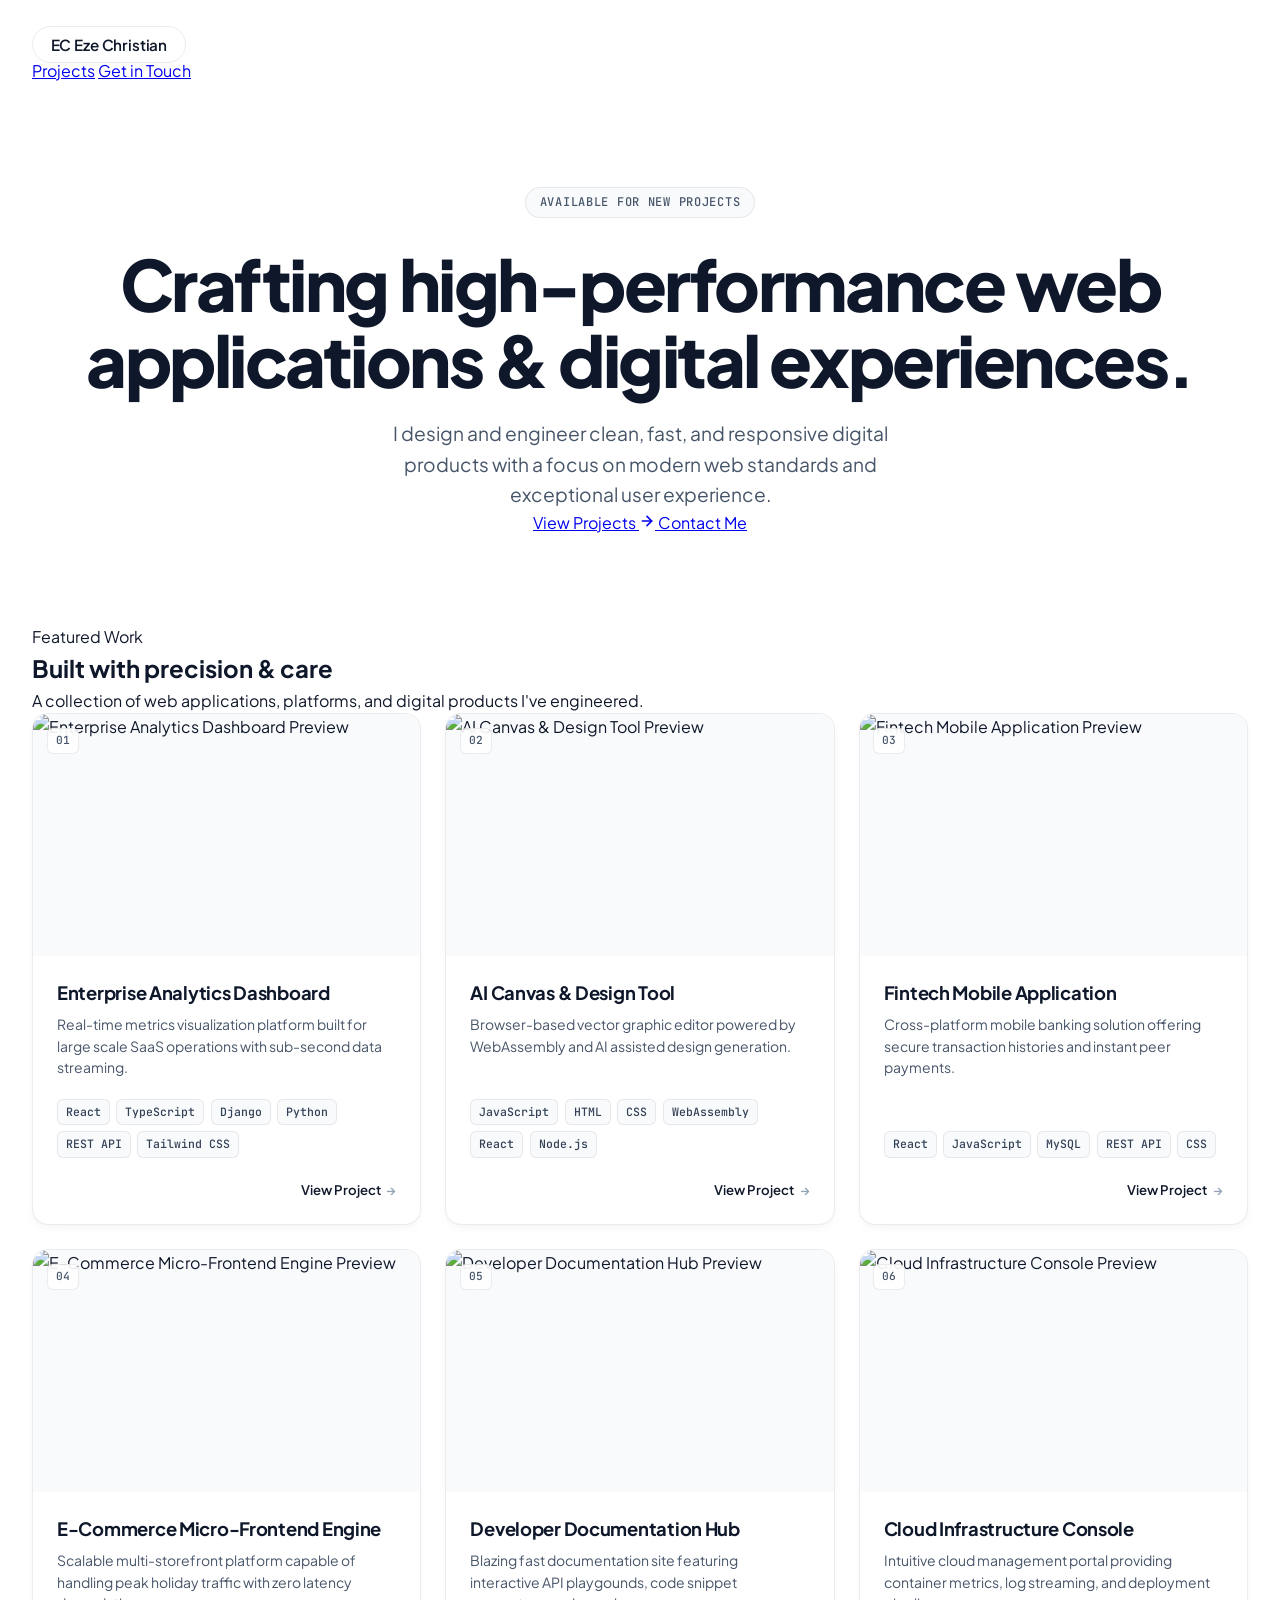
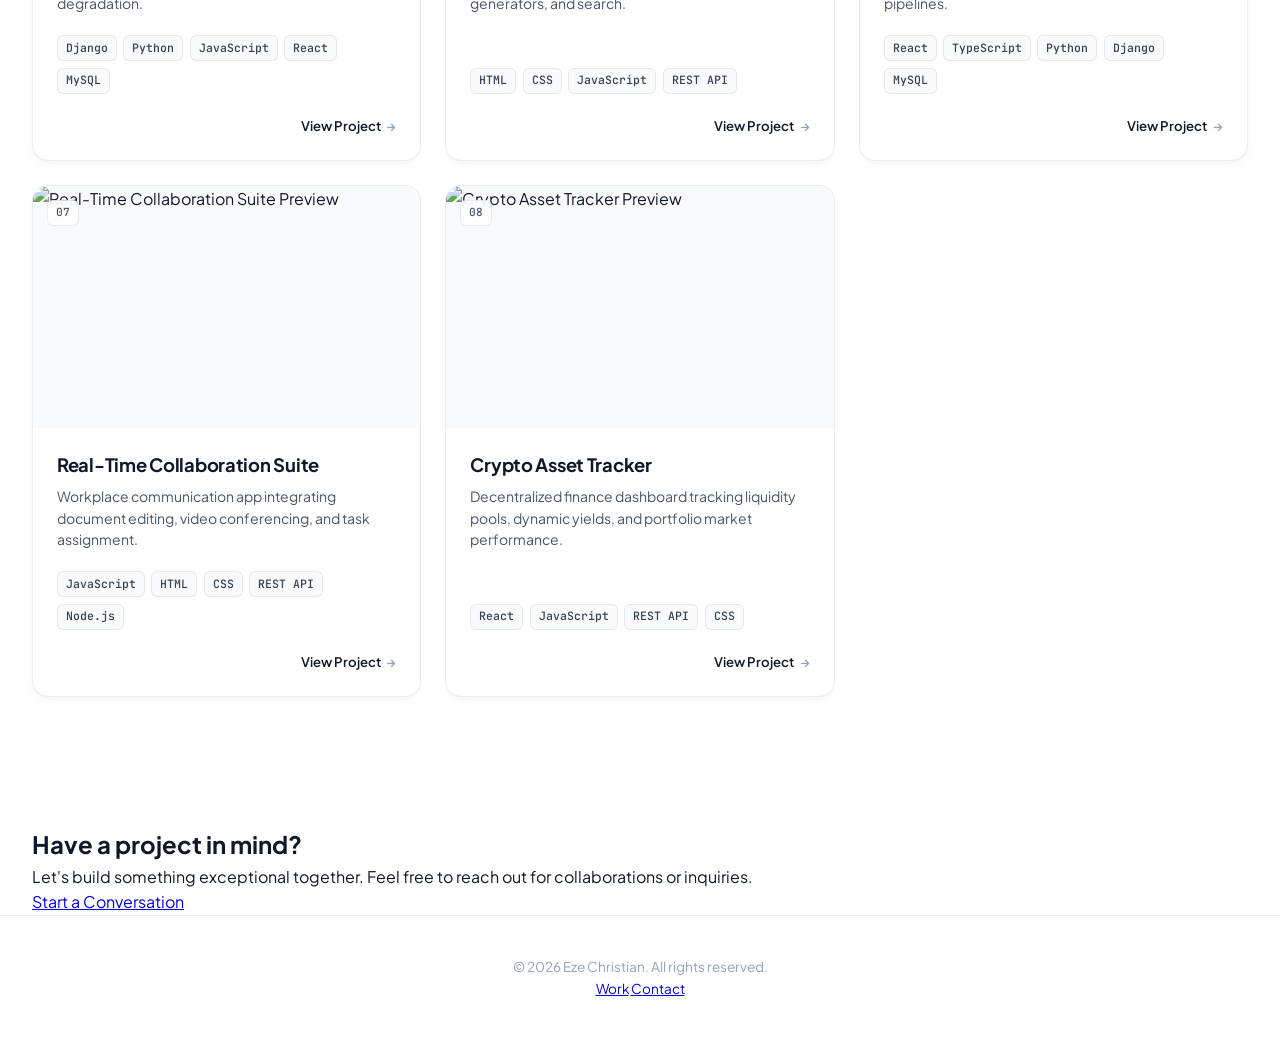
==== commit 0f5da3f3: "Update index.html" ====
--- a/portfolio/index.html
+++ b/portfolio/index.html
@@ -3,8 +3,8 @@
 <head>
   <meta charset="UTF-8" />
   <meta name="viewport" content="width=device-width, initial-scale=1.0" />
-  <meta name="description" content="Portfolio of Eze Christian - Senior Frontend Software Engineer specializing in high-performance web applications, UI/UX, and accessibility." />
-  <title>Eze Christian | Senior Frontend Engineer</title>
+  <meta name="description" content="Portfolio of Eze Christian - Senior Fullstack Developer & Digital Creator specializing in web applications and design." />
+  <title>Eze Christian | Portfolio</title>
   
   <link rel="preconnect" href="https://fonts.googleapis.com">
   <link rel="preconnect" href="https://fonts.gstatic.com" crossorigin>
@@ -13,53 +13,84 @@
   <link rel="stylesheet" href="style.css" />
 </head>
 <body>
-  <div id="preloader" class="preloader" aria-hidden="true">
-    <div class="spinner"></div>
-  </div>
 
-  <div class="cursor-glow" id="cursorGlow" aria-hidden="true"></div>
-
-  <div class="bg-gradient-orb orb-1" aria-hidden="true"></div>
-  <div class="bg-gradient-orb orb-2" aria-hidden="true"></div>
-  <div class="bg-grid-overlay" aria-hidden="true"></div>
+  <div class="bg-gradient-spot" aria-hidden="true"></div>
 
   <header class="site-header">
-    <a href="#" class="brand-logo" aria-label="Eze Christian Home">
-      <span class="logo-accent">&lt;/&gt;</span> Eze Christian
-    </a>
+    <div class="container nav-container">
+      <a href="#" class="brand-logo" aria-label="Home">
+        <span class="logo-mark">EC</span>
+        <span class="logo-text">Eze Christian</span>
+      </a>
+      <nav class="nav-links">
+        <a href="#projects" class="nav-link">Projects</a>
+        <a href="#contact" class="btn btn-secondary btn-sm">Get in Touch</a>
+      </nav>
+    </div>
   </header>
 
   <main id="main-content">
-    <section class="hero-section" aria-labelledby="hero-title">
+    <section class="hero-section">
       <div class="container hero-container">
-        <span class="hero-badge">Engineering &amp; Architecture</span>
-        <h1 id="hero-title" class="hero-title">My Projects</h1>
+        <div class="hero-badge">
+          <span class="badge-dot"></span>
+          Available for new projects
+        </div>
+        
+        <h1 class="hero-title">
+          Crafting high-performance web applications &amp; digital experiences.
+        </h1>
+        
         <p class="hero-description">
-          A collection of websites and web applications I have designed and developed with precision, performance, and accessibility in mind.
+          I design and engineer clean, fast, and responsive digital products with a focus on modern web standards and exceptional user experience.
         </p>
+        
+        <div class="hero-cta-group">
+          <a href="#projects" class="btn btn-primary">
+            View Projects
+            <svg class="btn-icon" width="16" height="16" viewBox="0 0 24 24" fill="none" stroke="currentColor" stroke-width="2.5" stroke-linecap="round" stroke-linejoin="round" aria-hidden="true">
+              <line x1="5" y1="12" x2="19" y2="12"></line>
+              <polyline points="12 5 19 12 12 19"></polyline>
+            </svg>
+          </a>
+          <a href="#contact" class="btn btn-secondary">Contact Me</a>
+        </div>
       </div>
     </section>
 
-    <section class="projects-section" id="projects" aria-labelledby="projects-title">
+    <section class="projects-section" id="projects">
       <div class="container">
-        <h2 id="projects-title" class="sr-only">Featured Projects List</h2>
+        <div class="section-header">
+          <span class="section-tag">Featured Work</span>
+          <h2 class="section-title">Built with precision &amp; care</h2>
+          <p class="section-subtitle">A collection of web applications, platforms, and digital products I've engineered.</p>
+        </div>
+
         <div class="projects-grid" id="projectsGrid">
           </div>
+      </div>
+    </section>
+
+    <section class="contact-section" id="contact">
+      <div class="container">
+        <div class="contact-card">
+          <h2 class="contact-title">Have a project in mind?</h2>
+          <p class="contact-description">Let's build something exceptional together. Feel free to reach out for collaborations or inquiries.</p>
+          <a href="mailto:contact@ezechristian.com" class="btn btn-primary btn-lg">Start a Conversation</a>
+        </div>
       </div>
     </section>
   </main>
 
   <footer class="site-footer">
     <div class="container footer-container">
-      <p>&copy; <span id="currentYear"></span> Designed &amp; Developed by <strong>Eze Christian</strong></p>
+      <p>&copy; <span id="currentYear"></span> Eze Christian. All rights reserved.</p>
+      <div class="footer-links">
+        <a href="#projects">Work</a>
+        <a href="#contact">Contact</a>
+      </div>
     </div>
   </footer>
-
-  <button id="backToTop" class="back-to-top" aria-label="Back to top" type="button">
-    <svg xmlns="http://www.w3.org/2000/svg" width="20" height="20" viewBox="0 0 24 24" fill="none" stroke="currentColor" stroke-width="2" stroke-linecap="round" stroke-linejoin="round" aria-hidden="true">
-      <polyline points="18 15 12 9 6 15"></polyline>
-    </svg>
-  </button>
 
   <script src="script.js"></script>
 </body>
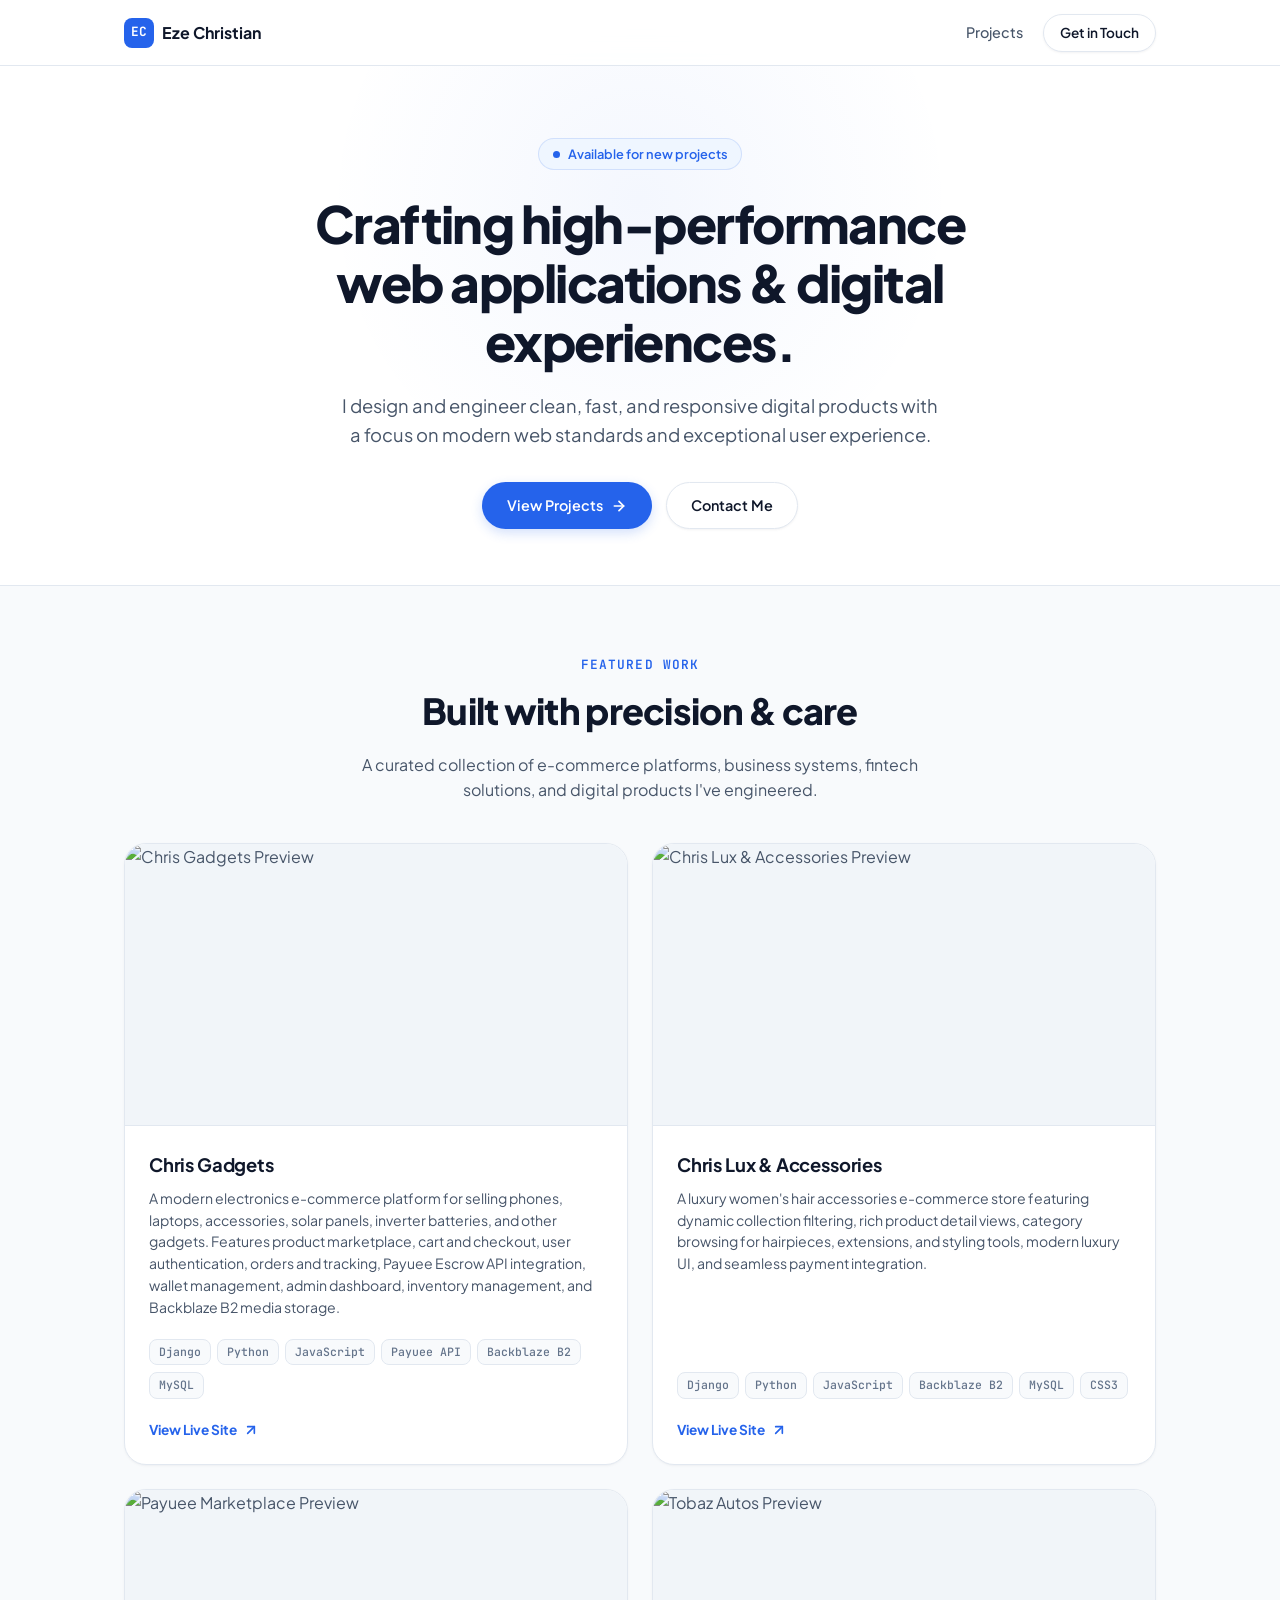
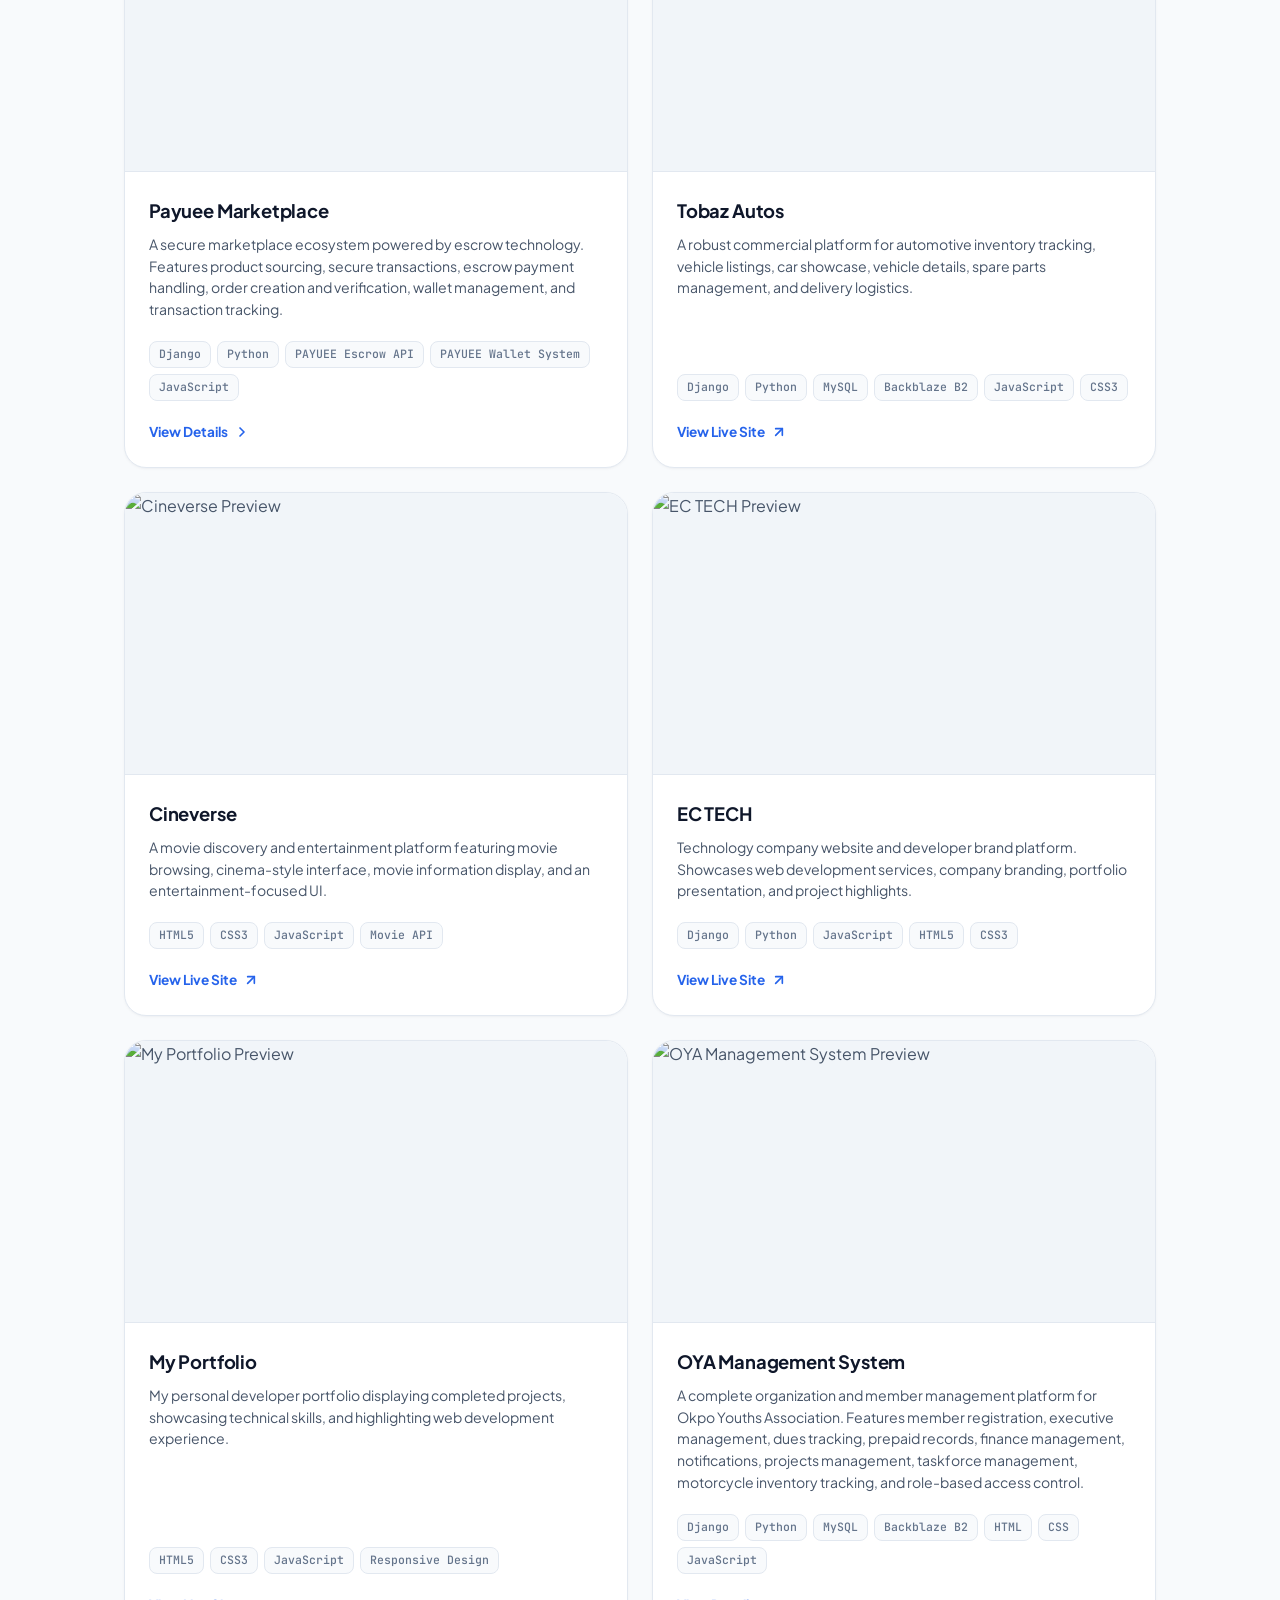
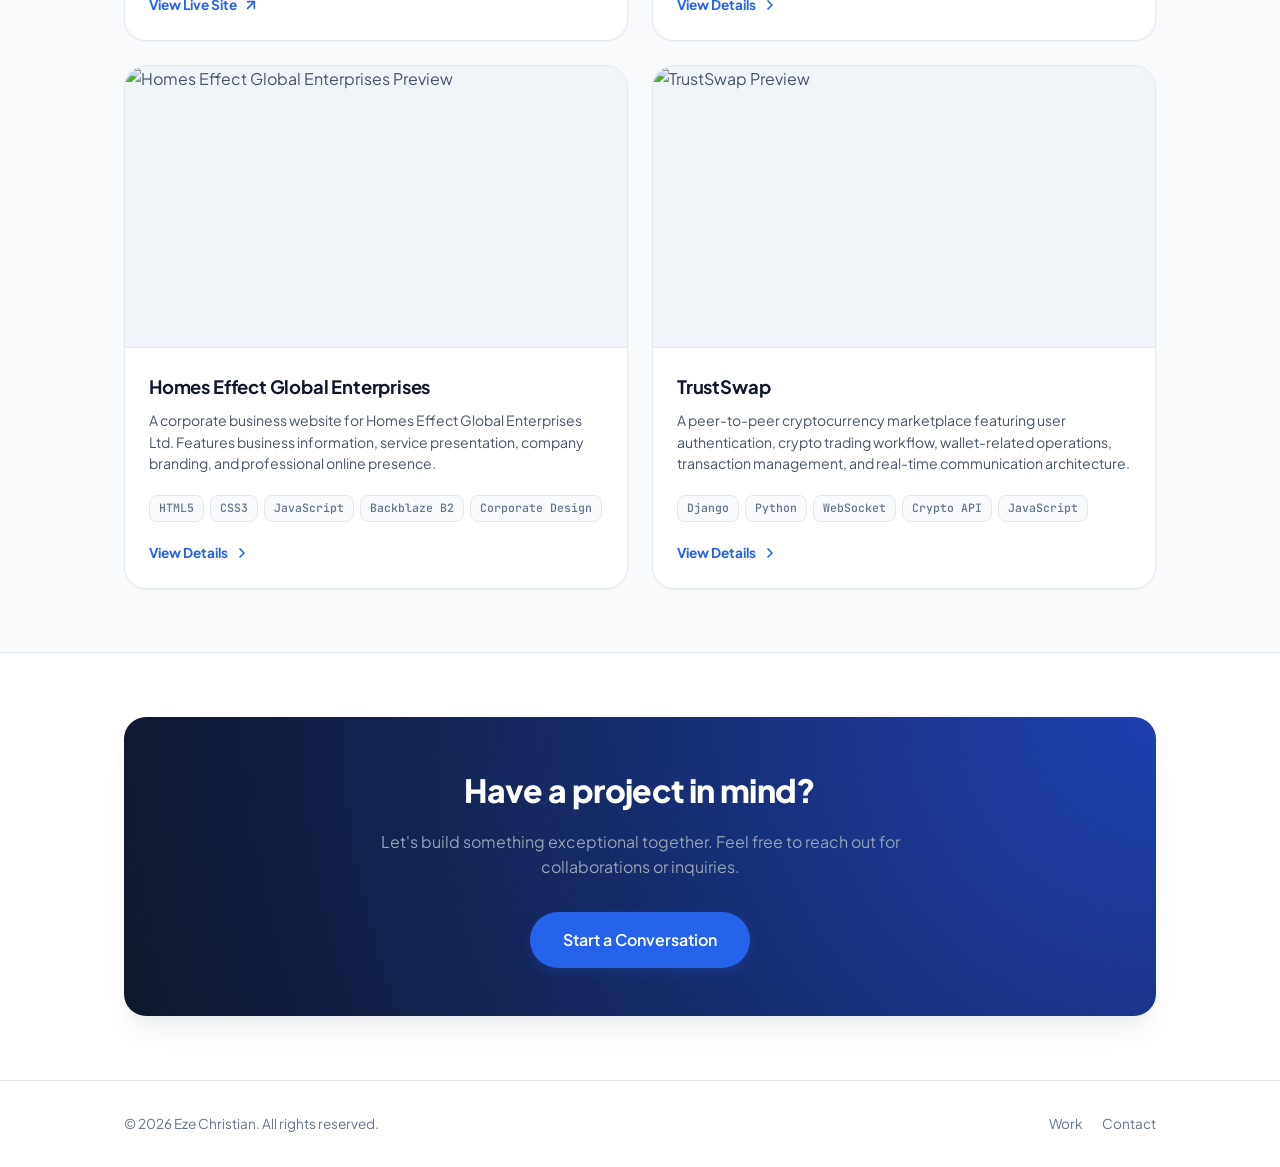
==== commit 26a59917: "senior dev rewritten" ====
--- a/portfolio/index.html
+++ b/portfolio/index.html
@@ -1,97 +1,130 @@
-<!DOCTYPE html>
+<!doctype html>
 <html lang="en">
-<head>
-  <meta charset="UTF-8" />
-  <meta name="viewport" content="width=device-width, initial-scale=1.0" />
-  <meta name="description" content="Portfolio of Eze Christian - Senior Fullstack Developer & Digital Creator specializing in web applications and design." />
-  <title>Eze Christian | Portfolio</title>
-  
-  <link rel="preconnect" href="https://fonts.googleapis.com">
-  <link rel="preconnect" href="https://fonts.gstatic.com" crossorigin>
-  <link href="https://fonts.googleapis.com/css2?family=JetBrains+Mono:wght@400;500&family=Plus+Jakarta+Sans:wght@400;500;600;700;800&display=swap" rel="stylesheet">
+  <head>
+    <meta charset="UTF-8" />
+    <meta name="viewport" content="width=device-width, initial-scale=1.0" />
+    <meta
+      name="description"
+      content="Portfolio of Eze Christian - Senior Fullstack Developer & Digital Creator specializing in web applications, e-commerce, fintech, and business systems."
+    />
+    <title>Eze Christian | Portfolio</title>
 
-  <link rel="stylesheet" href="style.css" />
-</head>
-<body>
+    <link rel="preconnect" href="https://fonts.googleapis.com" />
+    <link rel="preconnect" href="https://fonts.gstatic.com" crossorigin />
+    <link
+      href="https://fonts.googleapis.com/css2?family=JetBrains+Mono:wght@400;500&family=Plus+Jakarta+Sans:wght@400;500;600;700;800&display=swap"
+      rel="stylesheet"
+    />
 
-  <div class="bg-gradient-spot" aria-hidden="true"></div>
+    <link rel="stylesheet" href="style.css" />
+  </head>
+  <body>
+    <div class="bg-gradient-spot" aria-hidden="true"></div>
 
-  <header class="site-header">
-    <div class="container nav-container">
-      <a href="#" class="brand-logo" aria-label="Home">
-        <span class="logo-mark">EC</span>
-        <span class="logo-text">Eze Christian</span>
-      </a>
-      <nav class="nav-links">
-        <a href="#projects" class="nav-link">Projects</a>
-        <a href="#contact" class="btn btn-secondary btn-sm">Get in Touch</a>
-      </nav>
-    </div>
-  </header>
+    <header class="site-header">
+      <div class="container nav-container">
+        <a href="#" class="brand-logo" aria-label="Home">
+          <span class="logo-mark">EC</span>
+          <span class="logo-text">Eze Christian</span>
+        </a>
+        <nav class="nav-links">
+          <a href="#projects" class="nav-link">Projects</a>
+          <a href="#contact" class="btn btn-secondary btn-sm">Get in Touch</a>
+        </nav>
+      </div>
+    </header>
 
-  <main id="main-content">
-    <section class="hero-section">
-      <div class="container hero-container">
-        <div class="hero-badge">
-          <span class="badge-dot"></span>
-          Available for new projects
+    <main id="main-content">
+      <section class="hero-section">
+        <div class="container hero-container">
+          <div class="hero-badge">
+            <span class="badge-dot"></span>
+            Available for new projects
+          </div>
+
+          <h1 class="hero-title">
+            Crafting high-performance web applications &amp; digital
+            experiences.
+          </h1>
+
+          <p class="hero-description">
+            I design and engineer clean, fast, and responsive digital products
+            with a focus on modern web standards and exceptional user
+            experience.
+          </p>
+
+          <div class="hero-cta-group">
+            <a href="#projects" class="btn btn-primary">
+              View Projects
+              <svg
+                class="btn-icon"
+                width="16"
+                height="16"
+                viewBox="0 0 24 24"
+                fill="none"
+                stroke="currentColor"
+                stroke-width="2.5"
+                stroke-linecap="round"
+                stroke-linejoin="round"
+                aria-hidden="true"
+              >
+                <line x1="5" y1="12" x2="19" y2="12"></line>
+                <polyline points="12 5 19 12 12 19"></polyline>
+              </svg>
+            </a>
+            <a href="#contact" class="btn btn-secondary">Contact Me</a>
+          </div>
         </div>
-        
-        <h1 class="hero-title">
-          Crafting high-performance web applications &amp; digital experiences.
-        </h1>
-        
-        <p class="hero-description">
-          I design and engineer clean, fast, and responsive digital products with a focus on modern web standards and exceptional user experience.
+      </section>
+
+      <section class="projects-section" id="projects">
+        <div class="container">
+          <div class="section-header">
+            <span class="section-tag">Featured Work</span>
+            <h2 class="section-title">Built with precision &amp; care</h2>
+            <p class="section-subtitle">
+              A curated collection of e-commerce platforms, business systems,
+              fintech solutions, and digital products I've engineered.
+            </p>
+          </div>
+
+          <div class="projects-grid" id="projectsGrid"></div>
+        </div>
+      </section>
+
+      <section class="contact-section" id="contact">
+        <div class="container">
+          <div class="contact-card">
+            <h2 class="contact-title">Have a project in mind?</h2>
+            <p class="contact-description">
+              Let's build something exceptional together. Feel free to reach out
+              for collaborations or inquiries.
+            </p>
+            <a
+              href="https://wa.me/2348021480055"
+              target="_blank"
+              rel="noopener noreferrer"
+              class="btn btn-primary btn-lg"
+              >Start a Conversation</a
+            >
+          </div>
+        </div>
+      </section>
+    </main>
+
+    <footer class="site-footer">
+      <div class="container footer-container">
+        <p>
+          &copy; <span id="currentYear"></span> Eze Christian. All rights
+          reserved.
         </p>
-        
-        <div class="hero-cta-group">
-          <a href="#projects" class="btn btn-primary">
-            View Projects
-            <svg class="btn-icon" width="16" height="16" viewBox="0 0 24 24" fill="none" stroke="currentColor" stroke-width="2.5" stroke-linecap="round" stroke-linejoin="round" aria-hidden="true">
-              <line x1="5" y1="12" x2="19" y2="12"></line>
-              <polyline points="12 5 19 12 12 19"></polyline>
-            </svg>
-          </a>
-          <a href="#contact" class="btn btn-secondary">Contact Me</a>
+        <div class="footer-links">
+          <a href="#projects">Work</a>
+          <a href="#contact">Contact</a>
         </div>
       </div>
-    </section>
+    </footer>
 
-    <section class="projects-section" id="projects">
-      <div class="container">
-        <div class="section-header">
-          <span class="section-tag">Featured Work</span>
-          <h2 class="section-title">Built with precision &amp; care</h2>
-          <p class="section-subtitle">A collection of web applications, platforms, and digital products I've engineered.</p>
-        </div>
-
-        <div class="projects-grid" id="projectsGrid">
-          </div>
-      </div>
-    </section>
-
-    <section class="contact-section" id="contact">
-      <div class="container">
-        <div class="contact-card">
-          <h2 class="contact-title">Have a project in mind?</h2>
-          <p class="contact-description">Let's build something exceptional together. Feel free to reach out for collaborations or inquiries.</p>
-          <a href="mailto:contact@ezechristian.com" class="btn btn-primary btn-lg">Start a Conversation</a>
-        </div>
-      </div>
-    </section>
-  </main>
-
-  <footer class="site-footer">
-    <div class="container footer-container">
-      <p>&copy; <span id="currentYear"></span> Eze Christian. All rights reserved.</p>
-      <div class="footer-links">
-        <a href="#projects">Work</a>
-        <a href="#contact">Contact</a>
-      </div>
-    </div>
-  </footer>
-
-  <script src="script.js"></script>
-</body>
+    <script src="script.js"></script>
+  </body>
 </html>
--- a/portfolio/style.css
+++ b/portfolio/style.css
@@ -1,42 +1,47 @@
 /* ==========================================================================
-   1. DESIGN SYSTEM & VARIABLES (MODERN LIGHT THEME)
+   1. DESIGN SYSTEM & SAAS COLOR PALETTE (HOSTBEAK INSPIRED)
    ========================================================================== */
 :root {
-  /* Crisp Light Background Palette */
+  /* Surface & Background Colors */
   --bg-primary: #ffffff;
   --bg-secondary: #f8fafc;
+  --bg-tertiary: #f1f5f9;
   --bg-card: #ffffff;
-  --bg-card-hover: #ffffff;
-  
-  /* Refined Accents */
-  --accent-primary: #0f172a;       /* Deep slate primary text tone */
-  --accent-secondary: #2563eb;     /* Pure cobalt blue hover accent */
-  --accent-glow: rgba(37, 99, 235, 0.06);
-  
-  /* Typography Colors */
-  --text-primary: #0f172a;
-  --text-secondary: #475569;
-  --text-muted: #94a3b8;
-  
-  /* Precision Borders & Shadows */
-  --border-color: rgba(15, 23, 42, 0.08);
-  --border-hover: rgba(37, 99, 235, 0.3);
-  
-  /* Typography Imports */
-  --font-sans: 'Plus Jakarta Sans', -apple-system, BlinkMacSystemFont, "Segoe UI", Roboto, sans-serif;
-  --font-mono: 'JetBrains Mono', Consolas, monospace;
-  
-  /* Geometry */
-  --radius-sm: 6px;
-  --radius-md: 10px;
+
+  /* Brand & Accent Colors */
+  --accent-primary: #2563eb;
+  --accent-hover: #1d4ed8;
+  --accent-light: #eff6ff;
+  --accent-border: rgba(37, 99, 235, 0.15);
+
+  /* Neutral Typography Colors */
+  --text-heading: #0f172a;
+  --text-body: #475569;
+  --text-muted: #64748b;
+  --text-light: #94a3b8;
+
+  /* Borders & Dividers */
+  --border-subtle: #e2e8f0;
+  --border-hover: #cbd5e1;
+
+  /* Typography Scale */
+  --font-sans: 'Plus Jakarta Sans', -apple-system, BlinkMacSystemFont, 'Segoe UI', Roboto, sans-serif;
+  --font-mono: 'JetBrains Mono', monospace;
+
+  /* Geometry & Radius */
+  --radius-sm: 8px;
+  --radius-md: 12px;
   --radius-lg: 16px;
+  --radius-xl: 22px;
   --radius-full: 9999px;
-  
-  /* Soft Light Shadows */
-  --shadow-card: 0 4px 12px -2px rgba(15, 23, 42, 0.04), 0 2px 6px -1px rgba(15, 23, 42, 0.02);
-  --shadow-hover: 0 20px 32px -8px rgba(15, 23, 42, 0.08), 0 8px 16px -4px rgba(15, 23, 42, 0.03);
-  
-  /* Motion Parameters */
+
+  /* Soft SaaS Elevation Shadows */
+  --shadow-sm: 0 1px 3px rgba(15, 23, 42, 0.04), 0 1px 2px rgba(15, 23, 42, 0.02);
+  --shadow-md: 0 4px 16px -2px rgba(15, 23, 42, 0.05), 0 2px 6px -1px rgba(15, 23, 42, 0.03);
+  --shadow-lg: 0 20px 32px -8px rgba(15, 23, 42, 0.07), 0 8px 16px -4px rgba(15, 23, 42, 0.03);
+  --shadow-button: 0 4px 12px rgba(37, 99, 235, 0.2);
+
+  /* Transitions */
   --transition-fast: 0.2s cubic-bezier(0.16, 1, 0.3, 1);
   --transition-smooth: 0.35s cubic-bezier(0.16, 1, 0.3, 1);
 }
@@ -44,7 +49,9 @@
 /* ==========================================================================
    2. RESET & BASE STYLES
    ========================================================================== */
-*, *::before, *::after {
+*,
+*::before,
+*::after {
   box-sizing: border-box;
   margin: 0;
   padding: 0;
@@ -53,11 +60,10 @@
 html {
   scroll-behavior: smooth;
   background-color: var(--bg-primary);
-  color: var(--text-primary);
+  color: var(--text-body);
   font-family: var(--font-sans);
   line-height: 1.6;
   -webkit-font-smoothing: antialiased;
-  -moz-osx-font-smoothing: grayscale;
 }
 
 body {
@@ -68,158 +74,149 @@
   overflow-x: hidden;
 }
 
-/* Accessible Screen Reader Only Class */
-.sr-only {
-  position: absolute;
-  width: 1px;
-  height: 1px;
-  padding: 0;
-  margin: -1px;
-  overflow: hidden;
-  clip: rect(0, 0, 0, 0);
-  white-space: nowrap;
-  border: 0;
-}
-
-/* Focus States */
-:focus-visible {
-  outline: 2px solid var(--accent-secondary);
-  outline-offset: 4px;
-}
-
-/* Container */
+/* Container Utility */
 .container {
   width: 100%;
-  max-width: 1440px;
+  max-width: 1080px;
   margin: 0 auto;
-  padding: 0 2rem;
-}
-
-/* ==========================================================================
-   3. PRELOADER & BACKGROUND EFFECTS
-   ========================================================================== */
-.preloader {
-  position: fixed;
-  inset: 0;
-  background-color: var(--bg-primary);
-  z-index: 9999;
-  display: flex;
-  align-items: center;
-  justify-content: center;
-  transition: opacity 0.5s ease, visibility 0.5s ease;
-}
-
-.preloader.hidden {
-  opacity: 0;
-  visibility: hidden;
-}
-
-.spinner {
-  width: 40px;
-  height: 40px;
-  border: 2px solid rgba(15, 23, 42, 0.1);
-  border-radius: 50%;
-  border-top-color: var(--accent-secondary);
-  animation: spin 0.8s cubic-bezier(0.6, 0.2, 0.4, 0.8) infinite;
-}
-
-@keyframes spin {
-  to { transform: rotate(360deg); }
-}
-
-/* Custom Cursor Glow */
-.cursor-glow {
-  position: fixed;
-  width: 600px;
-  height: 600px;
-  background: radial-gradient(circle, var(--accent-glow) 0%, rgba(255, 255, 255, 0) 70%);
-  border-radius: 50%;
-  pointer-events: none;
-  transform: translate(-50%, -50%);
-  z-index: 1;
-  opacity: 1;
-  transition: opacity 0.3s ease;
-}
-
-/* Light Ambient Orbs */
-.bg-gradient-orb {
-  position: fixed;
-  border-radius: 50%;
-  filter: blur(140px);
+  padding: 0 1.5rem;
+}
+
+/* Ambient Subtle Background Spot */
+.bg-gradient-spot {
+  position: absolute;
+  top: 0;
+  left: 50%;
+  transform: translateX(-50%);
+  width: 800px;
+  height: 400px;
+  background: radial-gradient(circle, rgba(37, 99, 235, 0.05) 0%, rgba(255, 255, 255, 0) 70%);
   pointer-events: none;
   z-index: 0;
-  opacity: 0.35;
-  animation: floatOrb 25s ease-in-out infinite alternate;
-}
-
-.orb-1 {
-  width: 700px;
-  height: 700px;
-  top: -150px;
-  left: -100px;
-  background: #e2e8f0;
-}
-
-.orb-2 {
-  width: 800px;
-  height: 800px;
-  bottom: -200px;
-  right: -100px;
-  background: #dbeafe;
-  animation-delay: -12s;
-}
-
-@keyframes floatOrb {
-  0% { transform: translate(0, 0) scale(1); }
-  100% { transform: translate(60px, 40px) scale(1.05); }
-}
-
-.bg-grid-overlay {
-  position: fixed;
-  inset: 0;
-  background-image: linear-gradient(to right, rgba(15, 23, 42, 0.03) 1px, transparent 1px),
-                    linear-gradient(to bottom, rgba(15, 23, 42, 0.03) 1px, transparent 1px);
-  background-size: 48px 48px;
-  pointer-events: none;
-  z-index: 0;
-}
-
-/* ==========================================================================
-   4. NAVIGATION HEADER
+}
+
+/* ==========================================================================
+   3. BUTTONS & INTERACTION ELEMENTS
+   ========================================================================== */
+.btn {
+  display: inline-flex;
+  align-items: center;
+  justify-content: center;
+  gap: 0.5rem;
+  padding: 0.7rem 1.5rem;
+  font-size: 0.9rem;
+  font-weight: 600;
+  border-radius: var(--radius-full);
+  text-decoration: none;
+  transition: all var(--transition-fast);
+  cursor: pointer;
+  border: 1px solid transparent;
+  white-space: nowrap;
+}
+
+.btn-primary {
+  background-color: var(--accent-primary);
+  color: #ffffff;
+  box-shadow: var(--shadow-button);
+}
+
+.btn-primary:hover {
+  background-color: var(--accent-hover);
+  transform: translateY(-2px);
+  box-shadow: 0 6px 20px rgba(37, 99, 235, 0.3);
+}
+
+.btn-secondary {
+  background-color: var(--bg-primary);
+  color: var(--text-heading);
+  border-color: var(--border-subtle);
+  box-shadow: var(--shadow-sm);
+}
+
+.btn-secondary:hover {
+  border-color: var(--border-hover);
+  background-color: var(--bg-secondary);
+  transform: translateY(-2px);
+  box-shadow: var(--shadow-md);
+}
+
+.btn-sm {
+  padding: 0.45rem 1rem;
+  font-size: 0.85rem;
+}
+
+.btn-lg {
+  padding: 0.9rem 2rem;
+  font-size: 1rem;
+}
+
+.btn-icon {
+  transition: transform var(--transition-fast);
+}
+
+.btn:hover .btn-icon {
+  transform: translateX(3px);
+}
+
+/* ==========================================================================
+   4. HEADER & NAVIGATION
    ========================================================================== */
 .site-header {
-  position: relative;
-  z-index: 10;
-  padding: 2rem 0;
-  display: flex;
+  position: sticky;
+  top: 0;
+  z-index: 100;
+  background: rgba(255, 255, 255, 0.85);
+  backdrop-filter: blur(12px);
+  border-bottom: 1px solid var(--border-subtle);
+  padding: 0.85rem 0;
+}
+
+.nav-container {
+  display: flex;
+  align-items: center;
+  justify-content: space-between;
+}
+
+.brand-logo {
+  display: flex;
+  align-items: center;
+  gap: 0.5rem;
+  text-decoration: none;
+  color: var(--text-heading);
+  font-weight: 700;
+  font-size: 1rem;
+}
+
+.logo-mark {
+  background: var(--accent-primary);
+  color: #ffffff;
+  width: 30px;
+  height: 30px;
+  border-radius: var(--radius-sm);
+  display: flex;
+  align-items: center;
   justify-content: center;
-}
-
-.brand-logo {
-  color: var(--text-primary);
+  font-size: 0.8rem;
+  font-family: var(--font-mono);
+  font-weight: 700;
+}
+
+.nav-links {
+  display: flex;
+  align-items: center;
+  gap: 1.25rem;
+}
+
+.nav-link {
   text-decoration: none;
-  font-weight: 600;
-  font-size: 0.95rem;
-  letter-spacing: -0.01em;
-  padding: 0.5rem 1.1rem;
-  background: rgba(255, 255, 255, 0.8);
-  border: 1px solid var(--border-color);
-  border-radius: var(--radius-full);
-  backdrop-filter: blur(12px);
-  box-shadow: 0 2px 8px rgba(0, 0, 0, 0.02);
-  transition: border-color var(--transition-fast), box-shadow var(--transition-fast);
-}
-
-.brand-logo:hover {
-  border-color: var(--border-hover);
-  box-shadow: 0 4px 12px rgba(0, 0, 0, 0.05);
-}
-
-.logo-accent {
-  color: var(--text-muted);
-  font-family: var(--font-mono);
-  margin-right: 0.35rem;
-  font-size: 0.85em;
+  color: var(--text-body);
+  font-weight: 500;
+  font-size: 0.9rem;
+  transition: color var(--transition-fast);
+}
+
+.nav-link:hover {
+  color: var(--accent-primary);
 }
 
 /* ==========================================================================
@@ -227,8 +224,7 @@
    ========================================================================== */
 .hero-section {
   position: relative;
-  z-index: 10;
-  padding: 4.5rem 0 5.5rem 0;
+  padding: 4.5rem 0 3.5rem 0;
   text-align: center;
 }
 
@@ -236,72 +232,130 @@
   display: flex;
   flex-direction: column;
   align-items: center;
+  max-width: 720px;
 }
 
 .hero-badge {
-  display: inline-block;
+  display: inline-flex;
+  align-items: center;
+  gap: 0.5rem;
   padding: 0.3rem 0.85rem;
-  font-size: 0.75rem;
+  background-color: var(--accent-light);
+  border: 1px solid var(--accent-border);
+  color: var(--accent-primary);
+  font-size: 0.8rem;
+  font-weight: 600;
+  border-radius: var(--radius-full);
+  margin-bottom: 1.5rem;
+}
+
+.badge-dot {
+  width: 7px;
+  height: 7px;
+  background-color: var(--accent-primary);
+  border-radius: 50%;
+  animation: pulse 2s infinite;
+}
+
+@keyframes pulse {
+  0% {
+    transform: scale(0.95);
+    opacity: 0.8;
+  }
+
+  50% {
+    transform: scale(1.2);
+    opacity: 1;
+  }
+
+  100% {
+    transform: scale(0.95);
+    opacity: 0.8;
+  }
+}
+
+.hero-title {
+  font-size: clamp(2rem, 4vw, 3.25rem);
+  font-weight: 800;
+  color: var(--text-heading);
+  line-height: 1.15;
+  letter-spacing: -0.03em;
+  margin-bottom: 1.25rem;
+}
+
+.hero-description {
+  font-size: clamp(1rem, 1.6vw, 1.15rem);
+  color: var(--text-body);
+  max-width: 600px;
+  line-height: 1.6;
+  margin-bottom: 2rem;
+}
+
+.hero-cta-group {
+  display: flex;
+  align-items: center;
+  gap: 0.85rem;
+}
+
+/* ==========================================================================
+   6. PROJECTS SECTION & PREMIUM CARDS
+   ========================================================================== */
+.projects-section {
+  padding: 4rem 0;
+  background-color: var(--bg-secondary);
+  border-top: 1px solid var(--border-subtle);
+  border-bottom: 1px solid var(--border-subtle);
+}
+
+.section-header {
+  text-align: center;
+  max-width: 560px;
+  margin: 0 auto 2.5rem auto;
+}
+
+.section-tag {
   font-family: var(--font-mono);
-  font-weight: 500;
-  color: var(--text-secondary);
-  background: var(--bg-secondary);
-  border: 1px solid var(--border-color);
-  border-radius: var(--radius-full);
-  margin-bottom: 1.75rem;
-  letter-spacing: 0.06em;
+  font-size: 0.8rem;
+  color: var(--accent-primary);
   text-transform: uppercase;
-}
-
-.hero-title {
-  font-size: clamp(2.75rem, 5.5vw, 4.75rem);
+  letter-spacing: 0.08em;
+  font-weight: 600;
+}
+
+.section-title {
+  font-size: clamp(1.75rem, 3vw, 2.25rem);
   font-weight: 800;
-  letter-spacing: -0.035em;
-  line-height: 1.08;
-  margin-bottom: 1.25rem;
-  color: var(--text-primary);
-}
-
-.hero-description {
-  font-size: clamp(1rem, 1.8vw, 1.2rem);
-  color: var(--text-secondary);
-  max-width: 580px;
-  font-weight: 400;
-  line-height: 1.6;
-}
-
-/* ==========================================================================
-   6. PROJECTS GRID & CARDS
-   ========================================================================== */
-.projects-section {
-  position: relative;
-  z-index: 10;
-  padding-bottom: 8rem;
-  flex: 1;
+  color: var(--text-heading);
+  letter-spacing: -0.02em;
+  margin: 0.4rem 0 0.75rem 0;
+}
+
+.section-subtitle {
+  color: var(--text-body);
+  font-size: 1rem;
 }
 
 .projects-grid {
   display: grid;
-  grid-template-columns: repeat(4, 1fr);
+  grid-template-columns: repeat(2, 1fr);
   gap: 1.5rem;
 }
 
-/* Project Card Structural Styling */
+/* Project Card Architecture */
 .project-card {
-  position: relative;
-  background-color: var(--bg-card);
-  border: 1px solid var(--border-color);
-  border-radius: var(--radius-lg);
+  background: var(--bg-card);
+  border: 1px solid var(--border-subtle);
+  border-radius: var(--radius-xl);
   overflow: hidden;
   display: flex;
   flex-direction: column;
-  height: 100%;
   text-decoration: none;
   color: inherit;
-  box-shadow: var(--shadow-card);
-  transition: transform var(--transition-smooth), 
-              border-color var(--transition-smooth), 
-              box-shadow var(--transition-smooth);
+  box-shadow: var(--shadow-sm);
+  transition: transform var(--transition-smooth),
+    box-shadow var(--transition-smooth),
+    border-color var(--transition-smooth);
+  will-change: transform, opacity;
 
   /* Scroll Animation Defaults */
   opacity: 0;
@@ -313,37 +367,20 @@
   transform: translateY(0);
 }
 
-.project-card:hover,
-.project-card:focus-within {
+.project-card:hover {
   transform: translateY(-6px);
+  box-shadow: var(--shadow-lg);
   border-color: var(--border-hover);
-  box-shadow: var(--shadow-hover);
-}
-
-/* Number Tag */
-.card-number {
-  position: absolute;
-  top: 0.85rem;
-  left: 0.85rem;
-  z-index: 2;
-  background: rgba(255, 255, 255, 0.85);
-  backdrop-filter: blur(8px);
-  border: 1px solid var(--border-color);
-  color: var(--text-secondary);
-  font-family: var(--font-mono);
-  font-size: 0.7rem;
-  padding: 0.2rem 0.5rem;
-  border-radius: var(--radius-sm);
-  font-weight: 500;
-}
-
-/* Image Container */
-.card-image-wrapper {
+}
+
+/* Image Container & Hover Zoom */
+.card-image-container {
   position: relative;
   width: 100%;
-  aspect-ratio: 16 / 10;
+  aspect-ratio: 16 / 9;
+  background-color: var(--bg-tertiary);
   overflow: hidden;
-  background-color: var(--bg-secondary);
+  border-bottom: 1px solid var(--border-subtle);
 }
 
 .card-image {
@@ -354,12 +391,12 @@
 }
 
 .project-card:hover .card-image {
-  transform: scale(1.04);
+  transform: scale(1.05);
 }
 
 /* Card Content */
 .card-content {
-  padding: 1.35rem 1.5rem 1.5rem 1.5rem;
+  padding: 1.5rem;
   display: flex;
   flex-direction: column;
   flex: 1;
@@ -368,18 +405,17 @@
 .card-title {
   font-size: 1.15rem;
   font-weight: 700;
-  color: var(--text-primary);
-  margin-bottom: 0.4rem;
-  letter-spacing: -0.015em;
+  color: var(--text-heading);
+  margin-bottom: 0.5rem;
+  letter-spacing: -0.01em;
 }
 
 .card-description {
-  font-size: 0.875rem;
-  color: var(--text-secondary);
+  font-size: 0.88rem;
+  color: var(--text-body);
   line-height: 1.55;
   margin-bottom: 1.25rem;
   flex: 1;
-  font-weight: 400;
 }
 
 /* Tech Badges */
@@ -387,170 +423,146 @@
   display: flex;
   flex-wrap: wrap;
   gap: 0.4rem;
-  margin-bottom: 1.35rem;
+  margin-bottom: 1.25rem;
 }
 
 .tech-badge {
+  font-family: var(--font-mono);
   font-size: 0.72rem;
-  font-family: var(--font-mono);
-  color: #334155;
+  font-weight: 500;
+  color: var(--text-muted);
   background-color: var(--bg-secondary);
-  border: 1px solid var(--border-color);
-  padding: 0.18rem 0.5rem;
+  border: 1px solid var(--border-subtle);
+  padding: 0.2rem 0.55rem;
   border-radius: var(--radius-sm);
-  font-weight: 500;
-}
-
-/* Card Footer Link Button */
+}
+
+/* Card Button Action */
 .card-action {
   display: flex;
   align-items: center;
-  justify-content: flex-end;
+  justify-content: flex-start;
   margin-top: auto;
 }
 
-.card-button {
+.card-button-label {
   display: inline-flex;
   align-items: center;
   gap: 0.35rem;
-  font-size: 0.825rem;
-  font-weight: 600;
-  color: var(--text-primary);
-  transition: color var(--transition-fast);
-}
-
-.card-button .arrow {
-  transition: transform var(--transition-fast);
-  color: var(--text-muted);
-}
-
-.project-card:hover .card-button {
-  color: var(--accent-secondary);
-}
-
-.project-card:hover .card-button .arrow {
-  transform: translateX(3px);
-  color: var(--accent-secondary);
-}
-
-/* Dynamic Ripple Element */
-.ripple {
-  position: absolute;
-  border-radius: 50%;
-  background: rgba(15, 23, 42, 0.08);
-  transform: scale(0);
-  animation: rippleAnimation 0.6s linear;
-  pointer-events: none;
-}
-
-@keyframes rippleAnimation {
-  to {
-    transform: scale(4);
-    opacity: 0;
-  }
-}
-
-/* ==========================================================================
-   7. FOOTER & BACK TO TOP
-   ========================================================================== */
+  font-size: 0.85rem;
+  font-weight: 700;
+  color: var(--accent-primary);
+  transition: gap var(--transition-fast);
+}
+
+.project-card:hover .card-button-label {
+  gap: 0.55rem;
+}
+
+/* ==========================================================================
+   7. CONTACT & FOOTER
+   ========================================================================== */
+.contact-section {
+  padding: 4rem 0;
+}
+
+.contact-card {
+  background: radial-gradient(circle at top right, #1e40af, #0f172a);
+  color: #ffffff;
+  padding: 3rem 2rem;
+  border-radius: var(--radius-xl);
+  text-align: center;
+  box-shadow: var(--shadow-lg);
+}
+
+.contact-title {
+  font-size: clamp(1.75rem, 2.5vw, 2.5rem);
+  font-weight: 800;
+  margin-bottom: 0.75rem;
+  letter-spacing: -0.02em;
+}
+
+.contact-description {
+  color: var(--text-light);
+  max-width: 520px;
+  margin: 0 auto 2rem auto;
+  font-size: 1rem;
+}
+
 .site-footer {
-  position: relative;
-  z-index: 10;
-  border-top: 1px solid var(--border-color);
-  padding: 2.5rem 0;
-  text-align: center;
+  padding: 2rem 0;
+  border-top: 1px solid var(--border-subtle);
   font-size: 0.85rem;
   color: var(--text-muted);
-  background-color: var(--bg-primary);
-}
-
-.site-footer strong {
-  color: var(--text-secondary);
-  font-weight: 600;
-}
-
-.back-to-top {
-  position: fixed;
-  bottom: 2rem;
-  right: 2rem;
-  z-index: 50;
-  width: 42px;
-  height: 42px;
-  border-radius: 50%;
-  background: rgba(255, 255, 255, 0.9);
-  border: 1px solid var(--border-color);
-  color: var(--text-secondary);
-  display: flex;
-  align-items: center;
-  justify-content: center;
-  cursor: pointer;
-  backdrop-filter: blur(10px);
-  box-shadow: 0 4px 12px rgba(0, 0, 0, 0.05);
-  opacity: 0;
-  visibility: hidden;
-  transform: translateY(8px);
-  transition: all var(--transition-smooth);
-}
-
-.back-to-top.visible {
-  opacity: 1;
-  visibility: visible;
-  transform: translateY(0);
-}
-
-.back-to-top:hover {
-  background: var(--bg-primary);
-  border-color: var(--border-hover);
-  color: var(--accent-secondary);
+}
+
+.footer-container {
+  display: flex;
+  align-items: center;
+  justify-content: space-between;
+}
+
+.footer-links {
+  display: flex;
+  gap: 1.25rem;
+}
+
+.footer-links a {
+  color: var(--text-muted);
+  text-decoration: none;
+  transition: color var(--transition-fast);
+}
+
+.footer-links a:hover {
+  color: var(--accent-primary);
 }
 
 /* ==========================================================================
    8. RESPONSIVE BREAKPOINTS & ACCESSIBILITY
    ========================================================================== */
-/* Desktop Layouts */
-@media (max-width: 1280px) {
-  .projects-grid {
-    grid-template-columns: repeat(3, 1fr);
-  }
-}
-
-/* Tablet (2 Columns) */
-@media (max-width: 1024px) {
-  .projects-grid {
-    grid-template-columns: repeat(2, 1fr);
-  }
-}
-
-/* Mobile (1 Column) */
-@media (max-width: 640px) {
-  .container {
-    padding: 0 1.25rem;
-  }
+@media (max-width: 900px) {
   .projects-grid {
     grid-template-columns: 1fr;
     gap: 1.25rem;
   }
+}
+
+@media (max-width: 640px) {
   .hero-section {
-    padding: 3.5rem 0 4rem 0;
-  }
-  .cursor-glow {
-    display: none;
-  }
-}
-
-/* Accessibility: Respect Reduced Motion Preferences */
+    padding: 3rem 0 2.5rem 0;
+  }
+
+  .hero-cta-group {
+    flex-direction: column;
+    width: 100%;
+  }
+
+  .hero-cta-group .btn {
+    width: 100%;
+  }
+
+  .footer-container {
+    flex-direction: column;
+    gap: 0.75rem;
+    text-align: center;
+  }
+
+  .contact-card {
+    padding: 2.5rem 1.25rem;
+  }
+}
+
 @media (prefers-reduced-motion: reduce) {
-  html {
-    scroll-behavior: auto;
-  }
-  .bg-gradient-orb, .spinner {
-    animation: none;
-  }
-  .project-card, .card-image, .card-button .arrow, .back-to-top {
+
+  *,
+  *::before,
+  *::after {
+    animation: none !important;
     transition: none !important;
   }
+
   .project-card {
     opacity: 1 !important;
     transform: none !important;
   }
-}
+}
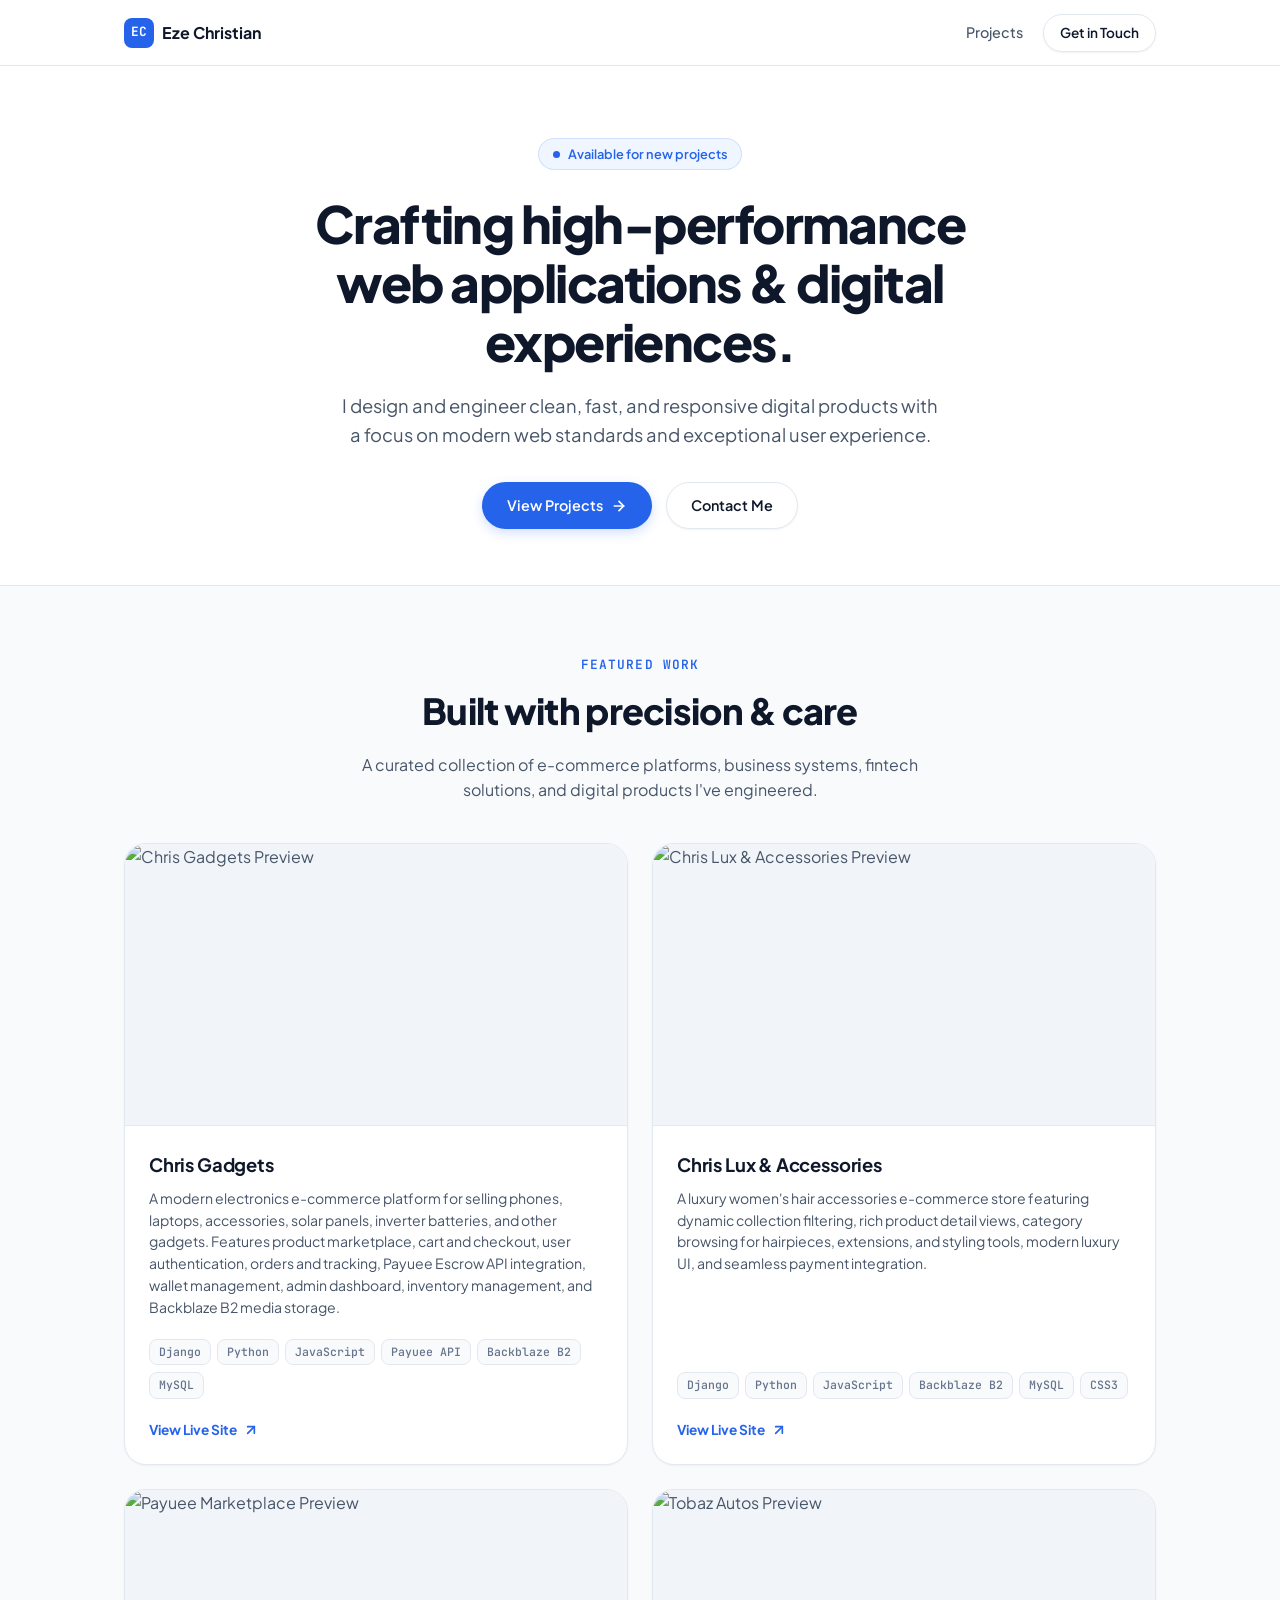
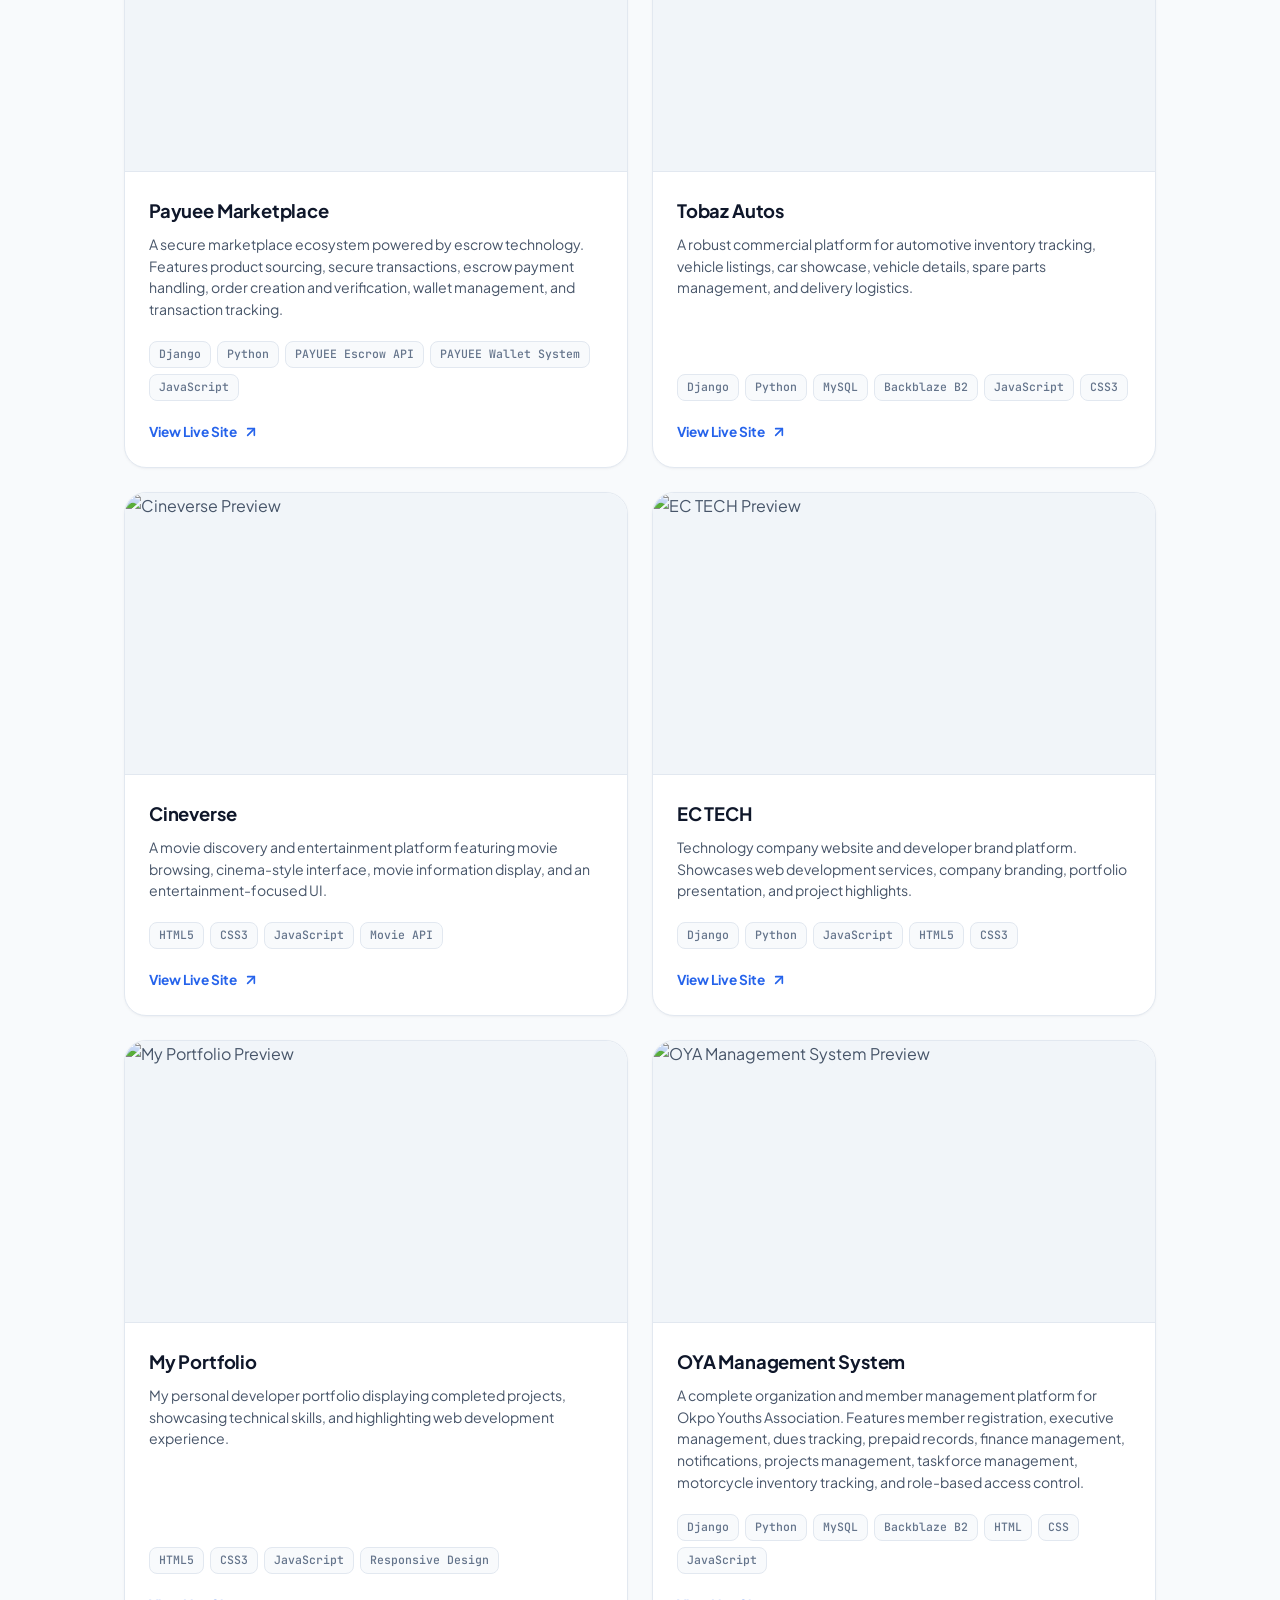
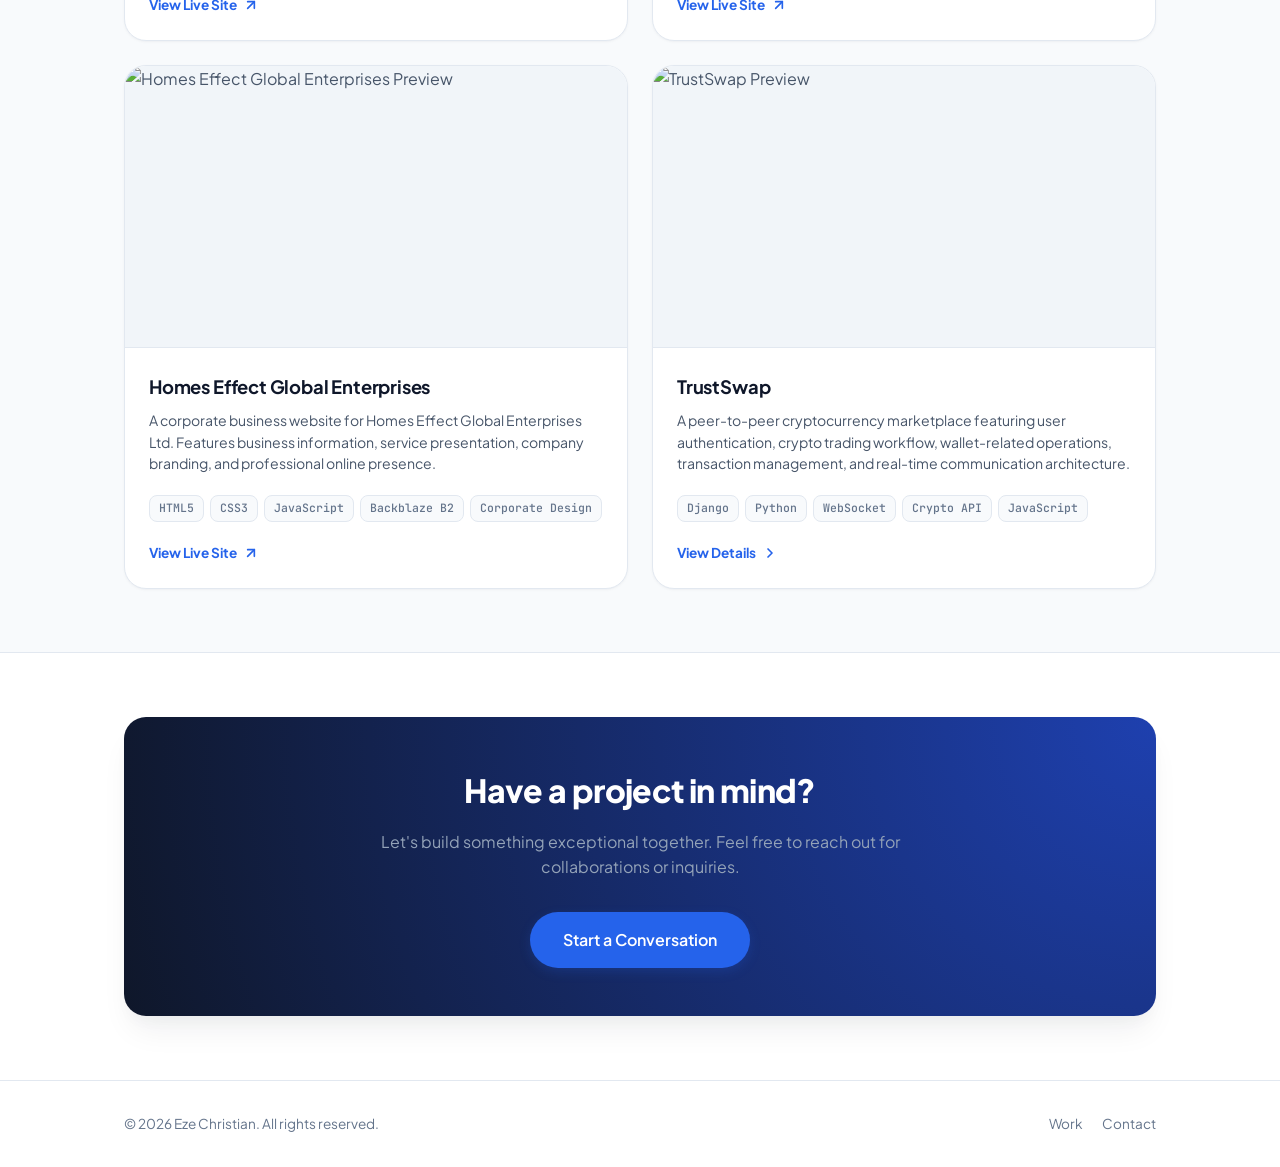
==== commit 680e8d8a: "Update index.html" ====
--- a/portfolio/index.html
+++ b/portfolio/index.html
@@ -19,8 +19,6 @@
     <link rel="stylesheet" href="style.css" />
   </head>
   <body>
-    <div class="bg-gradient-spot" aria-hidden="true"></div>
-
     <header class="site-header">
       <div class="container nav-container">
         <a href="#" class="brand-logo" aria-label="Home">
